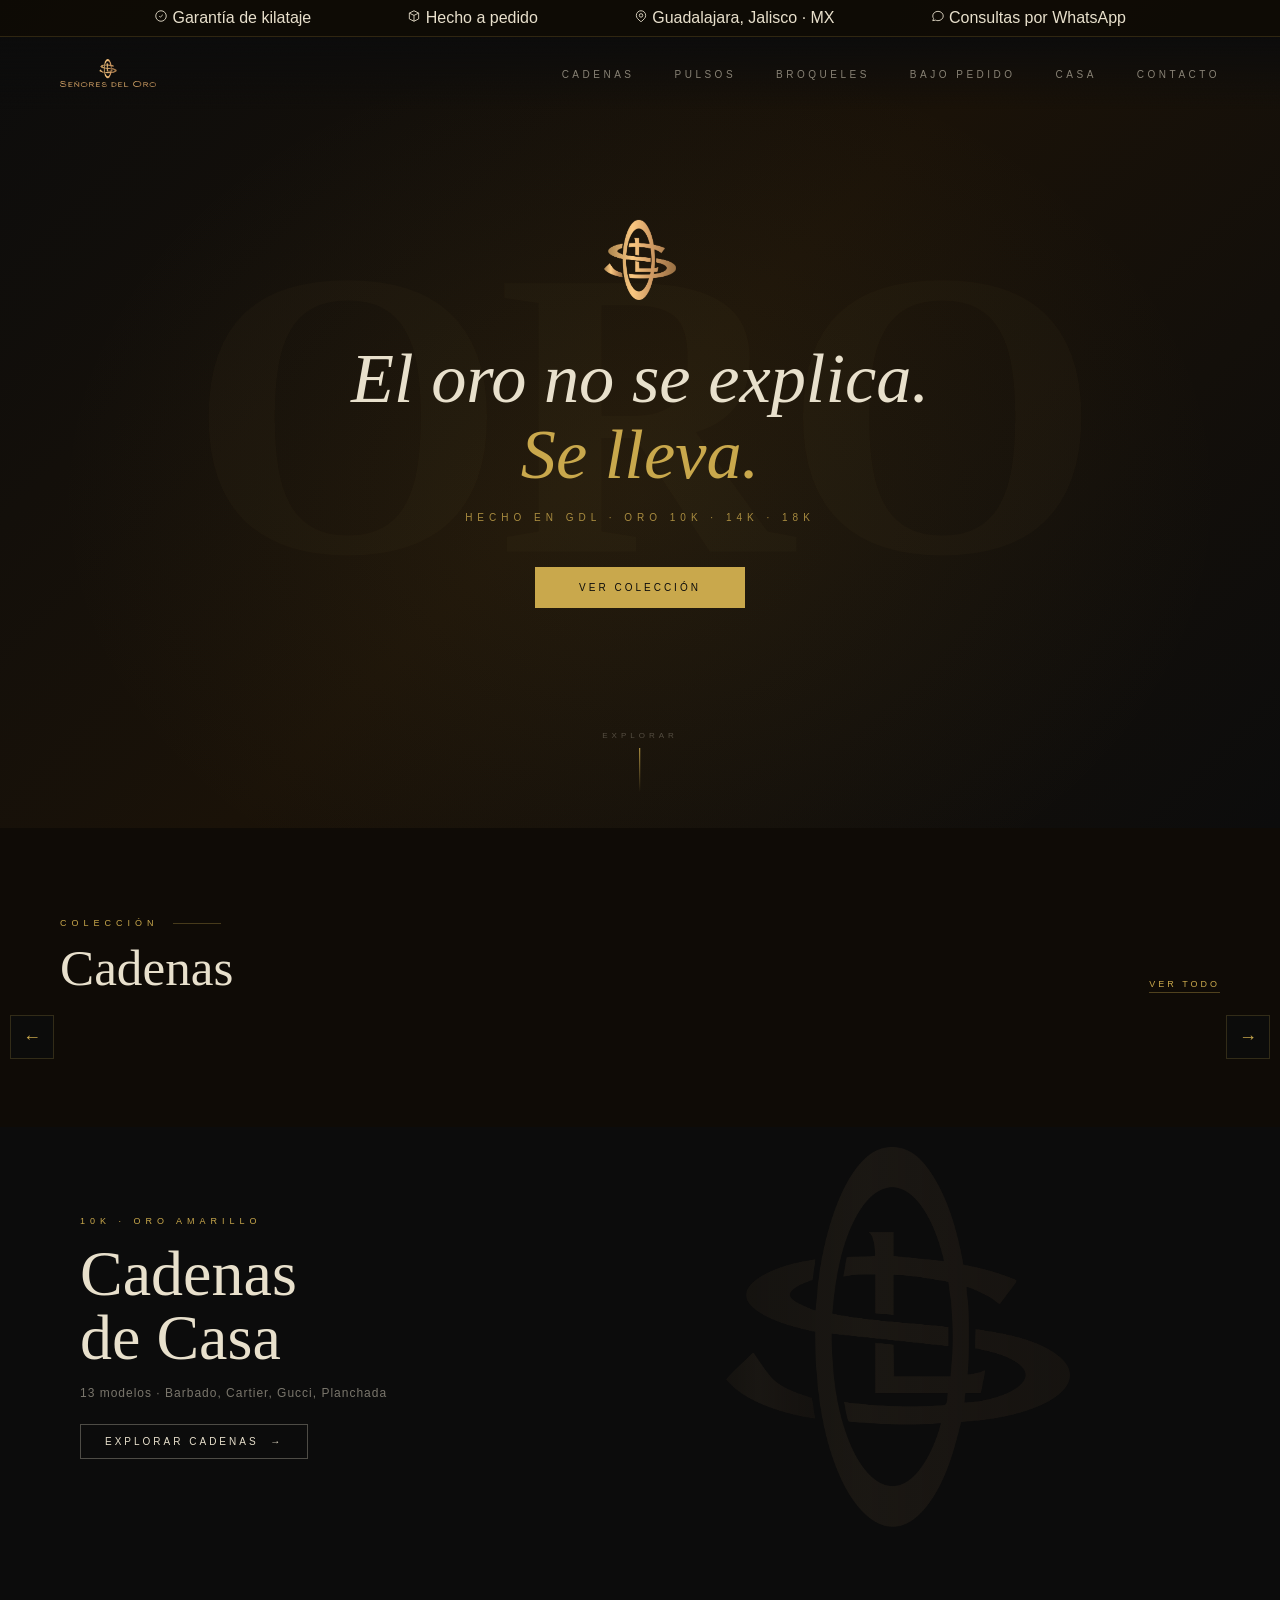
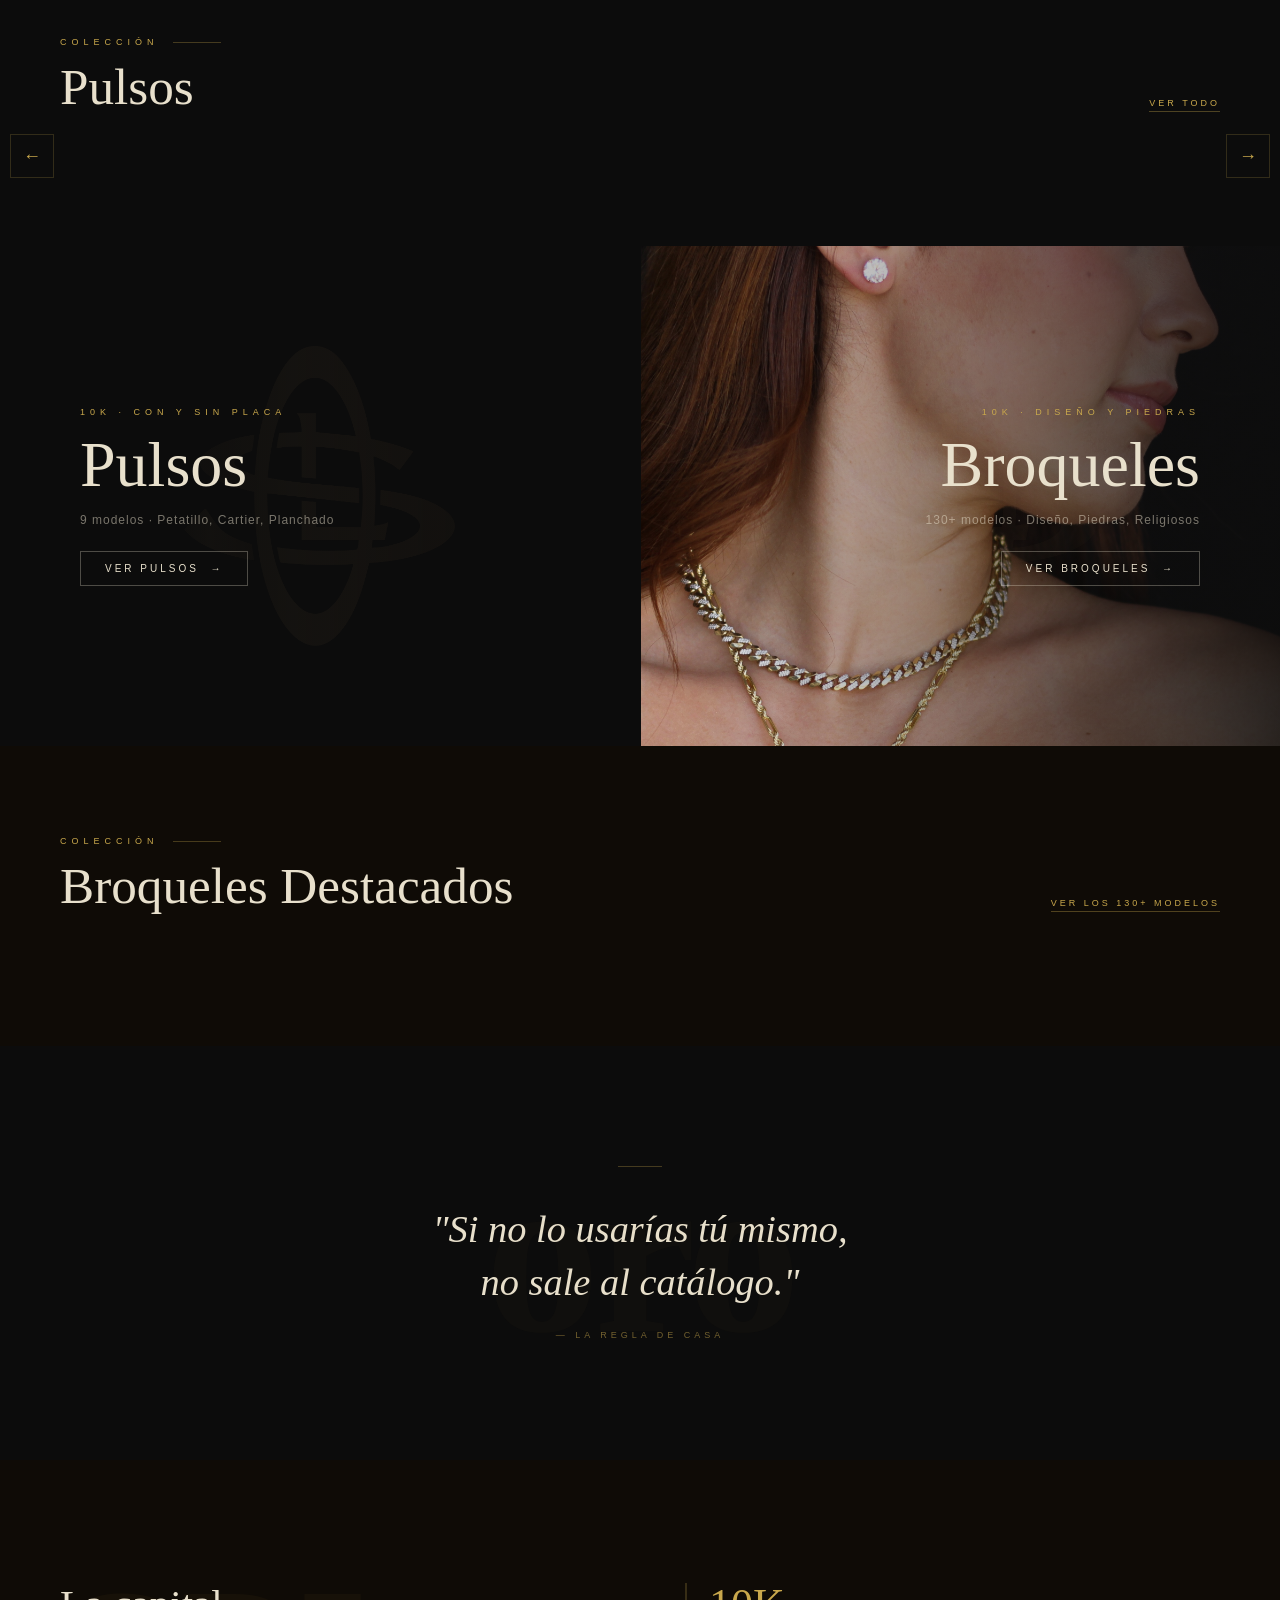
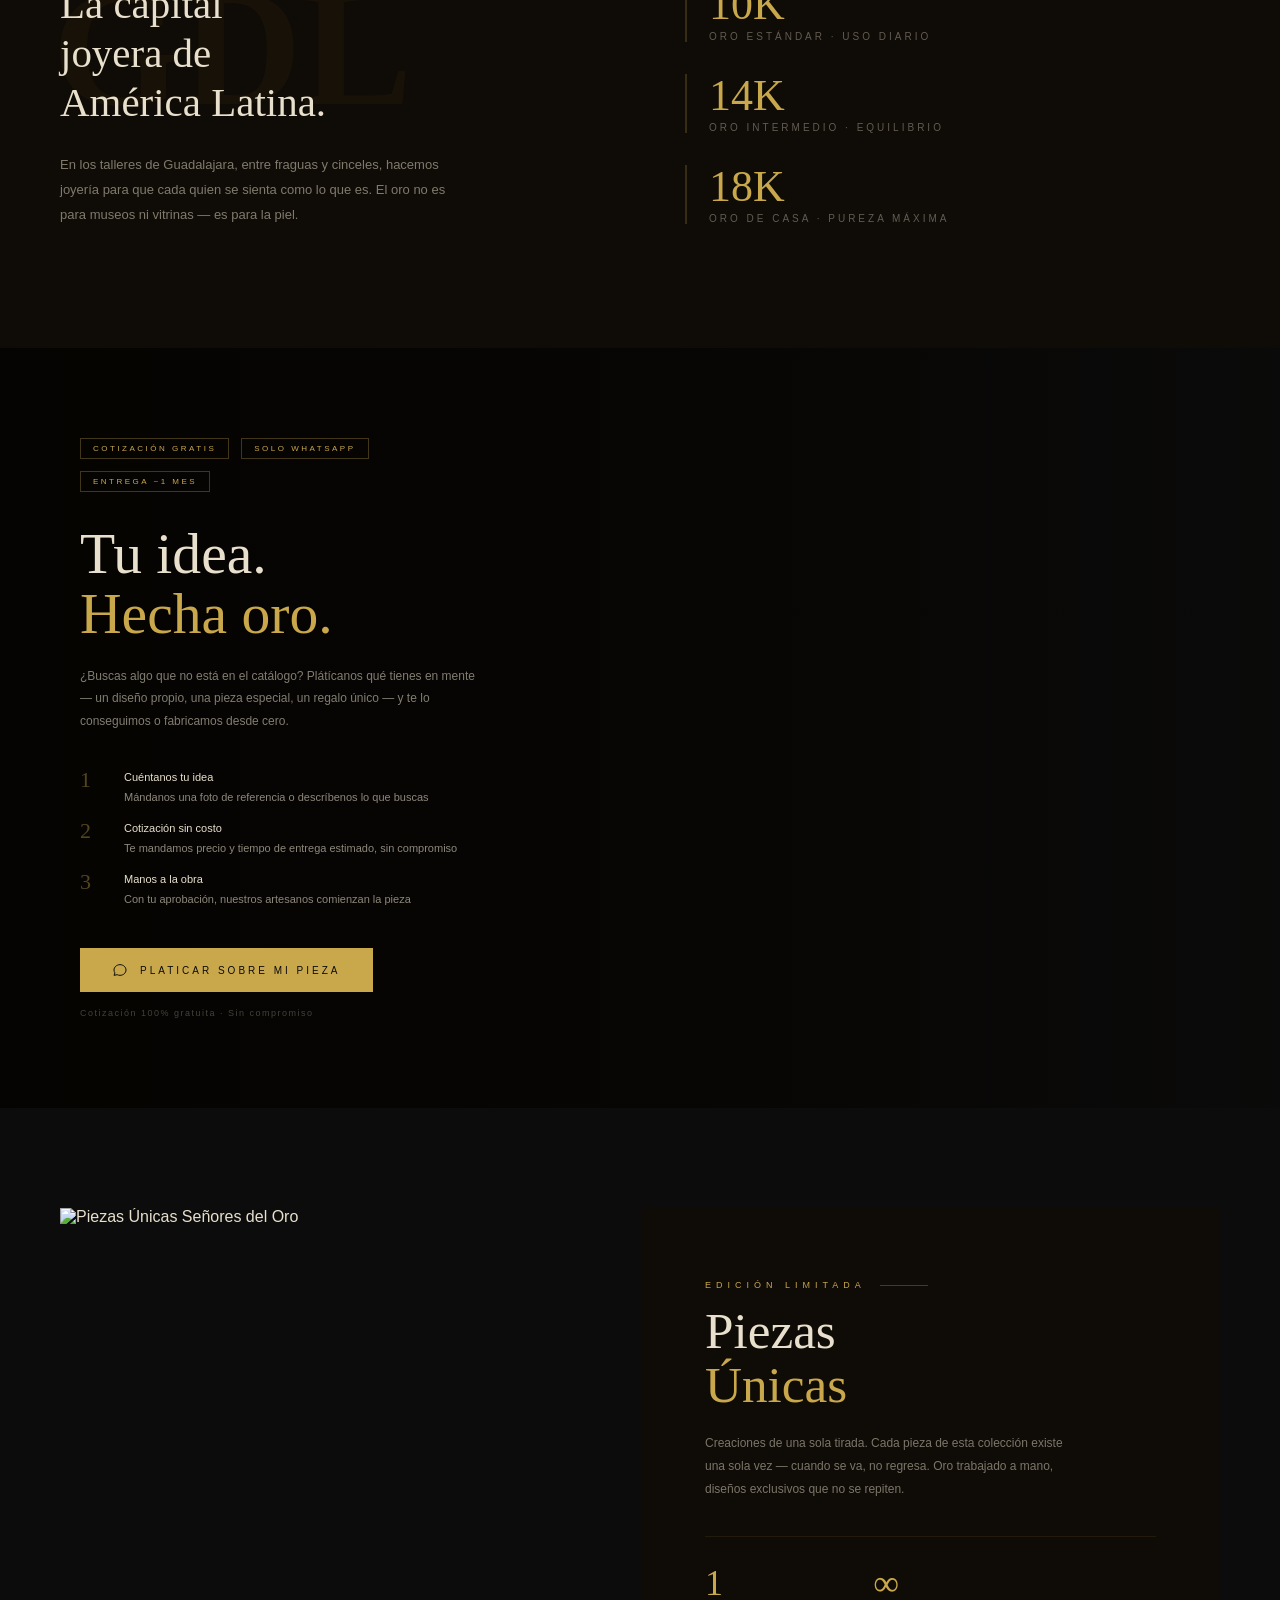
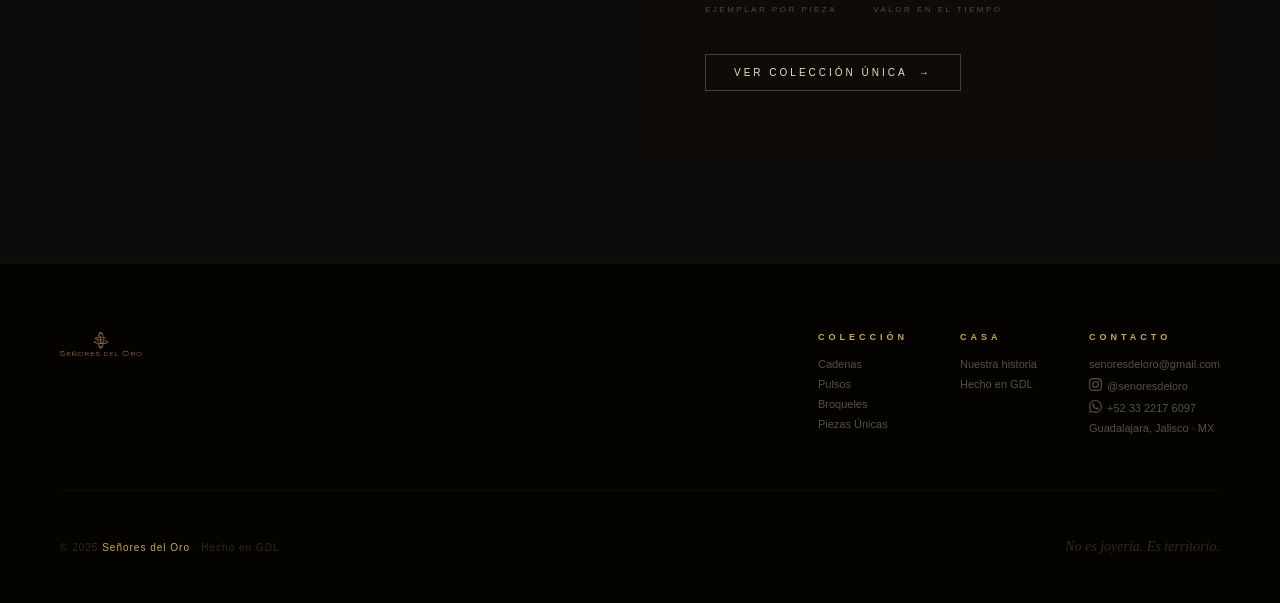
==== index.html @ 36d377ae "Admin: keep page/filter/sort after save; drop "1 semana" delivery claim - loadCatalog(preserveView):" ====
<!DOCTYPE html>
<html lang="es">
<head>
<meta charset="UTF-8">
<meta name="viewport" content="width=device-width, initial-scale=1.0">
<title>Señores del Oro — Joyería · GDL</title>
<meta name="description" content="Joyería de oro 10K, 14K y 18K hecha a pedido en Guadalajara. Cadenas, pulsos y broqueles con garantía de kilataje.">
<meta property="og:type" content="website">
<meta property="og:title" content="Señores del Oro — Joyería · GDL">
<meta property="og:description" content="Joyería de oro hecha a pedido en Guadalajara. Garantía de kilataje.">
<meta property="og:image" content="https://senoresdeloro.com/assets/SEN_ORES_DEL_ORO_NEGRO_CON_DORADO.png">
<meta property="og:url" content="https://senoresdeloro.com/">
<meta name="twitter:card" content="summary_large_image">
<link rel="canonical" href="https://senoresdeloro.com/">
<link rel="stylesheet" href="assets/style.css">
<link rel="apple-touch-icon" href="assets/favicon.png">
<link rel="icon" type="image/png" href="assets/favicon.png">
<style>
/* ── TOP BAR: estilos en style.css ── */

/* ── HERO ── */
.hero {
  height: 92vh; min-height: 600px; position: relative;
  display: flex; align-items: center; justify-content: center;
  overflow: hidden; text-align: center;
}
.hero-bg {
  position: absolute; inset: 0;
  background: linear-gradient(135deg, #0c0c0c 0%, #1a1208 50%, #0c0c0c 100%);
}
.hero-bg::after {
  content: '';
  position: absolute; inset: 0;
  background: radial-gradient(ellipse at 50% 60%, rgba(201,168,76,.07) 0%, transparent 65%);
}
.hero-bg-word {
  position: absolute; font-family:'Cormorant Garamond',serif;
  font-size: clamp(200px,32vw,460px); font-weight: 600;
  color: rgba(201,168,76,.025); letter-spacing: -10px;
  pointer-events: none; user-select: none;
  top: 50%; left: 50%; transform: translate(-50%,-50%); white-space: nowrap;
}
.hero-content { position: relative; z-index: 2; padding: 0 20px; }
.hero-icon {
  width: 80px; height: 80px; object-fit: contain; margin-bottom: 36px;
  opacity: 0; animation: fadeUp 1.4s ease forwards .3s;
}
.hero-title {
  font-family:'Cormorant Garamond',serif; font-style: italic;
  font-size: clamp(40px,5.5vw,76px); font-weight: 300;
  color: var(--champagne); line-height: 1.08; max-width: 680px;
  opacity: 0; animation: fadeUp 1.2s ease forwards .6s;
}
.hero-title em { color: var(--oro); font-style: inherit; }
.hero-sub {
  margin-top: 20px; font-size: 10px; letter-spacing: 5px;
  text-transform: uppercase; color: rgba(201,168,76,.8);
  opacity: 0; animation: fadeUp 1s ease forwards .9s;
}
.hero-cta {
  margin-top: 44px; display: inline-block;
  background: var(--oro); color: var(--negro);
  font-size: 10px; letter-spacing: 3px; text-transform: uppercase;
  padding: 15px 44px; font-family:'Montserrat',sans-serif; font-weight: 500;
  text-decoration: none; transition: all .3s;
  opacity: 0; animation: fadeUp 1s ease forwards 1.1s;
}
.hero-cta:hover { background: var(--champagne); transform: translateY(-1px); }
.hero-scroll {
  position: absolute; bottom: 36px; left: 50%; transform: translateX(-50%);
  display: flex; flex-direction: column; align-items: center; gap: 8px;
}
.hero-scroll span { font-size: 8px; letter-spacing: 4px; text-transform: uppercase; color: rgba(232,224,204,.28); }
.scroll-line { width: 1px; height: 44px; background: linear-gradient(to bottom, var(--oro), transparent); animation: grow 2.2s ease-in-out infinite; }

/* ── FEATURED CAROUSEL ── */
.featured {
  padding: 90px 0 90px;
  background: var(--carbon2);
}
.featured-header {
  padding: 0 60px;
  display: flex; align-items: flex-end; justify-content: space-between;
  margin-bottom: 44px;
}
.featured-header h2 {
  font-family:'Cormorant Garamond',serif; font-size: clamp(32px,4vw,52px);
  font-weight: 300; color: var(--champagne); line-height: 1;
}
.ver-todo {
  font-size: 9px; letter-spacing: 3px; text-transform: uppercase;
  color: var(--oro); text-decoration: none;
  border-bottom: 1px solid rgba(201,168,76,.35); padding-bottom: 3px;
  transition: opacity .3s; white-space: nowrap;
}
.ver-todo:hover { opacity: .7; }
.carousel-wrap { position: relative; }
.carousel {
  display: flex; gap: 2px; overflow-x: auto; scroll-snap-type: x mandatory;
  scrollbar-width: none; padding: 0 60px;
  cursor: grab;
}
.carousel::-webkit-scrollbar { display: none; }
.carousel:active { cursor: grabbing; }
.carousel-arrow {
  position: absolute; top: 50%; transform: translateY(-50%);
  width: 44px; height: 44px; background: rgba(12,12,12,.85);
  border: 1px solid rgba(201,168,76,.2); color: var(--oro);
  display: flex; align-items: center; justify-content: center;
  cursor: pointer; z-index: 5; transition: all .3s; font-size: 18px;
  user-select: none;
}
.carousel-arrow:hover { background: var(--oro); color: var(--negro); }
.carousel-arrow.prev { left: 10px; }
.carousel-arrow.next { right: 10px; }
.carousel-card {
  flex: 0 0 280px; scroll-snap-align: start;
  background: var(--carbon); cursor: pointer; overflow: hidden;
  display: flex; flex-direction: column; transition: transform .4s;
}
.carousel-card:hover { transform: translateY(-3px); }
.carousel-card:hover .card-ov { opacity: 1; }
.carousel-card:hover .cimg-2 { opacity: 1; }
.cimg-wrap {
  aspect-ratio: 1/1; background: #1c1409; position: relative; overflow: hidden;
}
.cimg-1, .cimg-2 {
  position: absolute; inset: 0; width: 100%; height: 100%; object-fit: cover;
  transition: opacity .5s;
}
.cimg-2 { opacity: 0; }
.cimg-ph {
  width: 100%; height: 100%; display: flex; align-items: center; justify-content: center;
}
.cimg-ph::before {
  content: ''; position: absolute; inset: 0;
  background: radial-gradient(ellipse at center, rgba(201,168,76,.05) 0%, transparent 65%);
}
.cimg-ph img { width: 30px; opacity: .15; position: relative; z-index: 1; }
.card-ov {
  position: absolute; inset: 0; background: rgba(12,12,12,.4);
  display: flex; align-items: center; justify-content: center;
  opacity: 0; transition: opacity .35s; z-index: 3;
}
.card-ov span {
  font-size: 9px; letter-spacing: 3px; text-transform: uppercase;
  color: var(--champagne); border: 1px solid rgba(232,224,204,.45); padding: 9px 18px;
}
.kilate {
  position: absolute; top: 12px; left: 12px; font-size: 8px;
  letter-spacing: 2.5px; color: var(--oro); background: rgba(12,12,12,.75);
  padding: 4px 8px; border: 1px solid rgba(201,168,76,.2); z-index: 2;
}
.cinfo { padding: 16px 18px; border-top: 1px solid rgba(201,168,76,.07); }
.cinfo-nombre {
  font-family:'Cormorant Garamond',serif; font-size: 17px; font-weight: 300;
  color: var(--champagne); margin-bottom: 4px;
  white-space: nowrap; overflow: hidden; text-overflow: ellipsis;
}
.cinfo-precio { font-size: 11px; color: var(--oro); }
.cinfo-precio.na { color: rgba(232,224,204,.25); font-style: italic; font-size: 10px; }

/* ── CATEGORY BANNERS ── */
.cat-banners { display: flex; flex-direction: column; gap: 2px; }
.cat-banner {
  position: relative; height: 420px; overflow: hidden;
  display: flex; align-items: center;
  cursor: pointer; text-decoration: none;
}
.cat-banner-bg {
  position: absolute; inset: 0;
  background-size: cover; background-position: center;
  transition: transform .7s cubic-bezier(.16,1,.3,1);
}
.cat-banner:hover .cat-banner-bg { transform: scale(1.03); }
.cat-banner-overlay {
  position: absolute; inset: 0;
  background: linear-gradient(to right, rgba(12,12,12,.85) 0%, rgba(12,12,12,.3) 60%, transparent 100%);
}
.cat-banner.right .cat-banner-overlay {
  background: linear-gradient(to left, rgba(12,12,12,.85) 0%, rgba(12,12,12,.3) 60%, transparent 100%);
}
.cat-banner-content {
  position: relative; z-index: 2; padding: 0 80px;
  display: flex; flex-direction: column; gap: 16px;
}
.cat-banner.right .cat-banner-content { margin-left: auto; text-align: right; }
.cat-banner-label { font-size: 9px; letter-spacing: 5px; text-transform: uppercase; color: var(--oro); }
.cat-banner-title {
  font-family:'Cormorant Garamond',serif; font-size: clamp(42px,5vw,72px);
  font-weight: 300; color: var(--champagne); line-height: 1;
}
.cat-banner-sub { font-size: 12px; color: rgba(232,224,204,.5); letter-spacing: 1px; }
.cat-banner-btn {
  display: inline-flex; align-items: center; gap: 10px;
  font-size: 10px; letter-spacing: 3px; text-transform: uppercase;
  color: var(--champagne); border: 1px solid rgba(232,224,204,.3);
  padding: 11px 24px; width: fit-content; transition: all .3s; margin-top: 8px;
}
.cat-banner:hover .cat-banner-btn { background: var(--oro); color: var(--negro); border-color: var(--oro); }
.cat-banner.right .cat-banner-btn { margin-left: auto; }

/* double banners side by side */
.cat-banners-row { display: grid; grid-template-columns: 1fr 1fr; gap: 2px; }
.cat-banners-row .cat-banner { height: 500px; }

/* ── FILOSOFIA ── */
.filosofia { padding: 120px 60px; text-align: center; position: relative; overflow: hidden; }
.fil-bg {
  position: absolute; top: 50%; left: 50%; transform: translate(-50%,-50%);
  font-family:'Cormorant Garamond',serif; font-size: clamp(120px,18vw,280px);
  font-weight: 600; color: rgba(201,168,76,.025); pointer-events: none; white-space: nowrap; letter-spacing: -6px;
}
.fil-line { width: 44px; height: 1px; background: var(--oro); opacity: .3; margin: 0 auto 36px; }
.fil-q {
  font-family:'Cormorant Garamond',serif; font-style: italic;
  font-size: clamp(22px,3vw,42px); font-weight: 300;
  color: var(--champagne); line-height: 1.4; max-width: 680px; margin: 0 auto 20px;
}
.fil-attr { font-size: 9px; letter-spacing: 4px; text-transform: uppercase; color: rgba(201,168,76,.55); }

/* ── BROQUELES GRID ── */
.brq-section { padding: 90px 60px; background: var(--carbon2); }
.brq-header {
  display: flex; align-items: flex-end; justify-content: space-between; margin-bottom: 44px;
}
.brq-grid {
  display: grid; grid-template-columns: repeat(5,1fr); gap: 2px;
}

/* ── ORIGEN ── */
.origen {
  padding: 120px 60px;
  display: grid; grid-template-columns: 1fr 1fr; gap: 90px; align-items: center;
}
.origen-left { position: relative; }
.origen-gdl {
  position: absolute; font-family:'Cormorant Garamond',serif;
  font-size: clamp(80px,13vw,190px); font-weight: 600;
  color: rgba(201,168,76,.045); line-height: 1; top: -15px; left: -8px;
  pointer-events: none; user-select: none;
}
.origen-titulo {
  font-family:'Cormorant Garamond',serif; font-size: clamp(32px,3.2vw,48px);
  font-weight: 300; color: var(--champagne); line-height: 1.2;
  margin-bottom: 24px; position: relative; z-index: 1;
}
.origen-txt {
  font-size: 13px; line-height: 1.95; color: rgba(232,224,204,.52);
  position: relative; z-index: 1; max-width: 390px;
}
.stats { display: flex; flex-direction: column; gap: 32px; }
.stat { border-left: 2px solid rgba(201,168,76,.22); padding-left: 22px; }
.stat-n { font-family:'Cormorant Garamond',serif; font-size: 44px; font-weight: 300; color: var(--oro); line-height: 1; margin-bottom: 4px; }
.stat-l { font-size: 10px; letter-spacing: 3px; text-transform: uppercase; color: rgba(232,224,204,.38); }
</style>
</head>
<body>


<div id="site-header"></div>

<!-- HERO -->
<section class="hero">
  <div class="hero-bg"><div class="hero-bg-word">ORO</div></div>
  <div class="hero-content">
    <img src="assets/SEN_ORES_DEL_ORO_LOGO_UNICO_DORADO.png" class="hero-icon" alt="">
    <h1 class="hero-title">El oro no se explica.<br><em>Se lleva.</em></h1>
    <p class="hero-sub">Hecho en GDL · Oro 10K · 14K · 18K</p>
    <a href="coleccion.html" class="hero-cta">Ver Colección</a>
  </div>
  <div class="hero-scroll"><span>Explorar</span><div class="scroll-line"></div></div>
</section>

<!-- CADENAS CAROUSEL -->
<section class="featured">
  <div class="featured-header">
    <div>
      <div class="sec-label">Colección</div>
      <h2>Cadenas</h2>
    </div>
    <a href="coleccion.html?cat=cadenas" class="ver-todo">Ver todo</a>
  </div>
  <div class="carousel-wrap">
    <div class="carousel-arrow prev" id="cadPrev">&#8592;</div>
    <div class="carousel" id="cadCarousel"></div>
    <div class="carousel-arrow next" id="cadNext">&#8594;</div>
  </div>
</section>

<!-- BANNER CADENAS -->
<div class="cat-banners">
  <a href="coleccion.html?cat=cadenas" class="cat-banner">
    <div class="cat-banner-bg" style="background: url('https://drive.google.com/thumbnail?id=1OoQqO9--zhYpiQohpKWipyNfZhgW_Qr8&sz=w1200') center/cover no-repeat;">
      <div style="position:absolute;inset:0;display:flex;align-items:center;justify-content:flex-end;padding-right:15%;opacity:.08;">
        <img src="assets/SEN_ORES_DEL_ORO_LOGO_UNICO_DORADO.png" style="width:380px;height:380px;object-fit:contain;">
      </div>
    </div>
    <div class="cat-banner-overlay"></div>
    <div class="cat-banner-content">
      <span class="cat-banner-label">10K · Oro Amarillo</span>
      <div class="cat-banner-title">Cadenas<br>de Casa</div>
      <div class="cat-banner-sub">13 modelos · Barbado, Cartier, Gucci, Planchada</div>
      <div class="cat-banner-btn">Explorar cadenas &nbsp;→</div>
    </div>
  </a>
</div>

<!-- PULSOS CAROUSEL -->
<section class="featured" style="background:var(--negro)">
  <div class="featured-header">
    <div>
      <div class="sec-label">Colección</div>
      <h2>Pulsos</h2>
    </div>
    <a href="coleccion.html?cat=pulsos" class="ver-todo">Ver todo</a>
  </div>
  <div class="carousel-wrap">
    <div class="carousel-arrow prev" id="pulPrev">&#8592;</div>
    <div class="carousel" id="pulCarousel"></div>
    <div class="carousel-arrow next" id="pulNext">&#8594;</div>
  </div>
</section>

<!-- DOUBLE BANNER PULSOS + BROQUELES -->
<div class="cat-banners-row">
  <a href="coleccion.html?cat=pulsos" class="cat-banner">
    <div class="cat-banner-bg" style="background: url('https://drive.google.com/thumbnail?id=1lrBe3GWRcPTEYcwARWvyJSPGjO3EywSA&sz=w1200') center/cover no-repeat;">
      <div style="position:absolute;inset:0;display:flex;align-items:center;justify-content:center;opacity:.06;">
        <img src="assets/SEN_ORES_DEL_ORO_LOGO_UNICO_DORADO.png" style="width:300px;height:300px;object-fit:contain;">
      </div>
    </div>
    <div class="cat-banner-overlay"></div>
    <div class="cat-banner-content">
      <span class="cat-banner-label">10K · Con y sin placa</span>
      <div class="cat-banner-title">Pulsos</div>
      <div class="cat-banner-sub">9 modelos · Petatillo, Cartier, Planchado</div>
      <div class="cat-banner-btn">Ver pulsos &nbsp;→</div>
    </div>
  </a>
  <a href="coleccion.html?cat=broqueles" class="cat-banner right">
    <div class="cat-banner-bg" style="background-image: url('assets/IMG_6137.jpg');">
      <div style="position:absolute;inset:0;display:flex;align-items:center;justify-content:center;opacity:.06;">
        <img src="assets/SEN_ORES_DEL_ORO_LOGO_UNICO_DORADO.png" style="width:300px;height:300px;object-fit:contain;">
      </div>
    </div>
    <div class="cat-banner-overlay" style="background:linear-gradient(to left,rgba(12,12,12,.85) 0%,rgba(12,12,12,.3) 60%,transparent 100%)"></div>
    <div class="cat-banner-content">
      <span class="cat-banner-label">10K · Diseño y Piedras</span>
      <div class="cat-banner-title">Broqueles</div>
      <div class="cat-banner-sub">130+ modelos · Diseño, Piedras, Religiosos</div>
      <div class="cat-banner-btn">Ver broqueles &nbsp;→</div>
    </div>
  </a>
</div>

<!-- BROQUELES GRID -->
<section class="brq-section">
  <div class="brq-header">
    <div>
      <div class="sec-label">Colección</div>
      <h2 style="font-family:'Cormorant Garamond',serif;font-size:clamp(32px,4vw,52px);font-weight:300;color:var(--champagne);line-height:1;">Broqueles Destacados</h2>
    </div>
    <a href="coleccion.html?cat=broqueles" class="ver-todo">Ver los 130+ modelos</a>
  </div>
  <div class="brq-grid" id="brqGrid"></div>
</section>

<!-- FILOSOFIA -->
<section class="filosofia">
  <div class="fil-bg">oro</div>
  <div class="fil-line"></div>
  <p class="fil-q">"Si no lo usarías tú mismo,<br>no sale al catálogo."</p>
  <p class="fil-attr">— La regla de Casa</p>
</section>

<!-- ORIGEN -->
<section class="origen" id="origen" style="background:var(--carbon2)">
  <div class="origen-left">
    <div class="origen-gdl">GDL</div>
    <h2 class="origen-titulo">La capital<br>joyera de<br>América Latina.</h2>
    <p class="origen-txt">En los talleres de Guadalajara, entre fraguas y cinceles, hacemos joyería para que cada quien se sienta como lo que es. El oro no es para museos ni vitrinas — es para la piel.</p>
  </div>
  <div class="stats">
    <div class="stat"><div class="stat-n">10K</div><div class="stat-l">Oro estándar · uso diario</div></div>
    <div class="stat"><div class="stat-n">14K</div><div class="stat-l">Oro intermedio · equilibrio</div></div>
    <div class="stat"><div class="stat-n">18K</div><div class="stat-l">Oro de casa · pureza máxima</div></div>
  </div>
</section>


<!-- BAJO PEDIDO -->
<section class="pedido-section" id="pedido">
  <div class="pedido-bg" style="background-image:url('https://drive.google.com/thumbnail?id=1Y6Sx2wexiiCxrTBeaQ4GSGm26DvddYiV&sz=w1400')"></div>
  <div class="pedido-overlay"></div>
  <div class="pedido-content">
    <div class="pedido-badges">
      <span class="pedido-badge">Cotización gratis</span>
      <span class="pedido-badge">Solo WhatsApp</span>
      <span class="pedido-badge">Entrega ~1 mes</span>
    </div>
    <h2 class="pedido-title">Tu idea.<br><em>Hecha oro.</em></h2>
    <p class="pedido-sub">¿Buscas algo que no está en el catálogo? Plátícanos qué tienes en mente — un diseño propio, una pieza especial, un regalo único — y te lo conseguimos o fabricamos desde cero.</p>
    <div class="pedido-pasos">
      <div class="pedido-paso">
        <span class="paso-num">1</span>
        <div class="paso-txt"><strong>Cuéntanos tu idea</strong>Mándanos una foto de referencia o descríbenos lo que buscas</div>
      </div>
      <div class="pedido-paso">
        <span class="paso-num">2</span>
        <div class="paso-txt"><strong>Cotización sin costo</strong>Te mandamos precio y tiempo de entrega estimado, sin compromiso</div>
      </div>
      <div class="pedido-paso">
        <span class="paso-num">3</span>
        <div class="paso-txt"><strong>Manos a la obra</strong>Con tu aprobación, nuestros artesanos comienzan la pieza</div>
      </div>
    </div>
    <a href="encargo.html" class="pedido-cta">
      <svg width="16" height="16" fill="none" stroke="currentColor" stroke-width="1.5" viewBox="0 0 24 24"><path d="M8 12h.01M12 12h.01M16 12h.01M21 12c0 4.418-4.03 8-9 8a9.863 9.863 0 01-4.255-.949L3 20l1.395-3.72C3.512 15.042 3 13.574 3 12c0-4.418 4.03-8 9-8s9 3.582 9 8z"/></svg>
      Platicar sobre mi pieza
    </a>
    <p class="pedido-nota">Cotización 100% gratuita · Sin compromiso</p>
  </div>
</section>

<!-- PIEZAS ÚNICAS -->
<section class="unicas-section" id="unicas">
  <div class="unicas-inner">
    <div class="unicas-img">
      <img src="https://drive.google.com/thumbnail?id=1WpPlX7rL4zkq3QjPI7oUiOumpsy6ty5m&sz=w900" alt="Piezas Únicas Señores del Oro">
    </div>
    <div class="unicas-content">
      <div class="sec-label">Edición Limitada</div>
      <h2 class="unicas-title">Piezas<br><em>Únicas</em></h2>
      <p class="unicas-sub">Creaciones de una sola tirada. Cada pieza de esta colección existe una sola vez — cuando se va, no regresa. Oro trabajado a mano, diseños exclusivos que no se repiten.</p>
      <div class="unicas-stat-row">
        <div>
          <div class="unicas-stat-n">1</div>
          <div class="unicas-stat-l">Ejemplar por pieza</div>
        </div>
        <div>
          <div class="unicas-stat-n">∞</div>
          <div class="unicas-stat-l">Valor en el tiempo</div>
        </div>
      </div>
      <a href="coleccion.html?cat=unicas" class="unicas-cta">
        Ver colección única &nbsp;→
      </a>
    </div>
  </div>
</section>


<div id="site-footer"></div>

<script src="https://unpkg.com/@supabase/supabase-js@2/dist/umd/supabase.js"></script>
<script src="assets/config.js"></script>
<script src="assets/db.js"></script>
<script src="assets/partials.js"></script>
<script>
mountLayout({ navVariant: 'default' });

const PHICON = 'assets/SEN_ORES_DEL_ORO_LOGO_UNICO_DORADO.png';

function buildCarouselCard(item) {
  const precio = formatPrecio(item.precio);
  const d = document.createElement('div');
  d.className = 'carousel-card';
  d.innerHTML = `
    <div class="cimg-wrap">
      ${item.foto
        ? `<img src="${item.foto}" class="cimg-1" alt="${item.nombre}" loading="lazy"><img src="${item.foto}" class="cimg-2" alt="" loading="lazy">`
        : `<div class="cimg-ph"><img src="${PHICON}" alt=""></div>`}
      ${item.kilate ? `<span class="kilate">${item.kilate}</span>` : ''}
      ${item.destacado ? `<span class="badge-destacado">Destacada</span>` : ''}
      <div class="card-ov"><span>Ver pieza</span></div>
    </div>
    <div class="cinfo">
      <div class="cinfo-nombre">${item.nombre}</div>
      <div class="cinfo-precio ${precio?'':'na'}">${precioDisplay(item)}</div>
    </div>`;
  d.onclick = () => location.href = `producto.html?sku=${item.sku}`;
  return d;
}

function buildCard(item) {
  const precio = formatPrecio(item.precio);
  const d = document.createElement('div');
  d.className = 'carousel-card';
  d.style.flex = 'none';
  d.innerHTML = `
    <div class="cimg-wrap">
      ${item.foto
        ? `<img src="${item.foto}" class="cimg-1" alt="${item.nombre}" loading="lazy">`
        : `<div class="cimg-ph"><img src="${PHICON}" alt=""></div>`}
      ${item.kilate ? `<span class="kilate">${item.kilate}</span>` : ''}
      ${item.destacado ? `<span class="badge-destacado">Destacada</span>` : ''}
      <div class="card-ov"><span>Ver pieza</span></div>
    </div>
    <div class="cinfo">
      <div class="cinfo-nombre">${item.nombre}</div>
      <div class="cinfo-precio ${precio?'':'na'}">${precioDisplay(item)}</div>
    </div>`;
  d.onclick = () => location.href = `producto.html?sku=${item.sku}`;
  return d;
}

function setupArrows(prevId, nextId, carouselId) {
  const c = document.getElementById(carouselId);
  document.getElementById(prevId).onclick = () => c.scrollBy({left:-300,behavior:'smooth'});
  document.getElementById(nextId).onclick = () => c.scrollBy({left:300,behavior:'smooth'});
  let isDown=false,startX,scrollLeft;
  c.addEventListener('mousedown',e=>{isDown=true;startX=e.pageX-c.offsetLeft;scrollLeft=c.scrollLeft;});
  c.addEventListener('mouseleave',()=>isDown=false);
  c.addEventListener('mouseup',()=>isDown=false);
  c.addEventListener('mousemove',e=>{if(!isDown)return;e.preventDefault();const x=e.pageX-c.offsetLeft;c.scrollLeft=scrollLeft-(x-startX)*1.5;});
}

(async function init() {
  const CATALOG = await fetchCatalog();

  const cadC = document.getElementById('cadCarousel');
  (CATALOG.cadenas || []).forEach(i => cadC.appendChild(buildCarouselCard(i)));

  const pulC = document.getElementById('pulCarousel');
  (CATALOG.pulsos || []).forEach(i => pulC.appendChild(buildCarouselCard(i)));

  const brqG = document.getElementById('brqGrid');
  (CATALOG.broqueles || []).slice(0, 10).forEach(i => brqG.appendChild(buildCard(i)));

  setupArrows('cadPrev', 'cadNext', 'cadCarousel');
  setupArrows('pulPrev', 'pulNext', 'pulCarousel');
})();
</script>
</body>
</html>
---- assets/style.css ----
/* ═══════════════════════════════════════
   SEÑORES DEL ORO — stylesheet
   ═══════════════════════════════════════ */

:root {
  --negro:    #0C0C0C;
  --oro:      #C9A84C;
  --champagne:#E8E0CC;
  --hueso:    #F7F5F0;
  --carbon:   #1a1510;
  --carbon2:  #0f0b06;
}

*, *::before, *::after { box-sizing: border-box; margin: 0; padding: 0; }
html { scroll-behavior: smooth; }
body {
  background: var(--negro);
  color: var(--champagne);
  font-family: 'Montserrat', sans-serif;
  font-weight: 300;
  overflow-x: hidden;
}

/* ── TIPOGRAFÍA ── */
@import url('https://fonts.googleapis.com/css2?family=Cormorant+Garamond:ital,wght@0,300;0,400;0,600;1,300;1,400;1,600&family=Montserrat:wght@300;400;500&display=swap');

/* ── NAV ── */
nav {
  position: fixed; top: 0; left: 0; right: 0; z-index: 100;
  padding: 22px 60px;
  display: flex; align-items: center; justify-content: space-between;
  background: linear-gradient(to bottom, rgba(12,12,12,.97), transparent);
  transition: all .4s;
}
nav.scrolled {
  background: rgba(12,12,12,.98);
  padding: 14px 60px;
  border-bottom: 1px solid rgba(201,168,76,.12);
}
.nav-logo { height: 28px; display: block; }
.nav-links { display: flex; gap: 40px; list-style: none; }
.nav-links a {
  color: var(--champagne); text-decoration: none;
  font-size: 10px; letter-spacing: 3.5px; text-transform: uppercase;
  opacity: .55; transition: all .3s;
}
.nav-links a:hover, .nav-links a.active { opacity: 1; color: var(--oro); }

/* ── MOBILE NAV (hamburger) ── */
.nav-hamburger {
  display: none;
  flex-direction: column;
  justify-content: center;
  gap: 5px;
  width: 32px; height: 32px;
  background: none; border: none; cursor: pointer; padding: 0;
  z-index: 210;
}
.nav-hamburger span {
  width: 22px; height: 1px; background: var(--champagne); display: block; transition: all .3s;
}
.nav-hamburger.open span:nth-child(1) { transform: translateY(6px) rotate(45deg); }
.nav-hamburger.open span:nth-child(2) { opacity: 0; }
.nav-hamburger.open span:nth-child(3) { transform: translateY(-6px) rotate(-45deg); }

.nav-backdrop {
  display: none;
  position: fixed; inset: 0;
  background: rgba(5,3,0,.7);
  z-index: 150;
  opacity: 0; transition: opacity .35s;
}
.nav-backdrop.open { display: block; opacity: 1; }

/* ── FOOTER ── */
footer {
  background: #050300;
  padding: 68px 60px 48px;
  border-top: 1px solid rgba(201,168,76,.07);
}
.ft-top {
  display: flex; align-items: flex-start; justify-content: space-between;
  margin-bottom: 48px; padding-bottom: 48px;
  border-bottom: 1px solid rgba(201,168,76,.06);
}
.ft-logo { height: 24px; opacity: .55; }
.ft-cols { display: flex; gap: 52px; }
.ft-col h4 {
  font-size: 9px; letter-spacing: 4px; text-transform: uppercase;
  color: var(--oro); margin-bottom: 16px;
}
.ft-col a, .ft-col p {
  display: block; font-size: 11px; color: rgba(232,224,204,.35);
  text-decoration: none; margin-bottom: 8px; transition: color .3s;
}
.ft-col a:hover { color: var(--champagne); }
.ft-bot { display: flex; align-items: center; justify-content: space-between; }
.ft-copy { font-size: 10px; color: rgba(232,224,204,.18); letter-spacing: 1px; }
.ft-copy span { color: var(--oro); }
.ft-tag { font-family: 'Cormorant Garamond', serif; font-style: italic; font-size: 14px; color: rgba(232,224,204,.18); }

/* ── UTILS ── */
.sec-label {
  font-size: 9px; letter-spacing: 5px; text-transform: uppercase;
  color: var(--oro); margin-bottom: 14px;
  display: flex; align-items: center; gap: 14px;
}
.sec-label::after { content: ''; height: 1px; width: 48px; background: var(--oro); opacity: .3; }
.sec-title {
  font-family: 'Cormorant Garamond', serif;
  font-size: clamp(38px,5vw,66px); font-weight: 300;
  color: var(--champagne); line-height: 1;
}

/* ── ANIMATIONS ── */
@keyframes fadeUp {
  from { opacity: 0; transform: translateY(26px); }
  to   { opacity: 1; transform: translateY(0); }
}
@keyframes grow {
  0%, 100% { transform: scaleY(0); transform-origin: top; }
  50%       { transform: scaleY(1); transform-origin: top; }
}

/* ── MODAL ── */
.modal {
  position: fixed; inset: 0; background: rgba(5,3,0,.96);
  z-index: 500; display: flex; align-items: center; justify-content: center;
  opacity: 0; pointer-events: none; transition: opacity .4s;
}
.modal.open { opacity: 1; pointer-events: all; }
.modal-box {
  background: var(--carbon2); width: 86vw; max-width: 960px; max-height: 88vh;
  display: grid; grid-template-columns: 1fr 1fr; overflow: hidden;
  transform: translateY(32px); transition: transform .5s cubic-bezier(.16,1,.3,1);
}
.modal.open .modal-box { transform: translateY(0); }
.modal-img {
  background: #1c1409; display: flex; align-items: center; justify-content: center;
  min-height: 420px; position: relative; overflow: hidden;
}
.modal-img img.photo { width:100%;height:100%;object-fit:cover;position:absolute;inset:0; }
.modal-img img.ph { width: 56px; height: 56px; object-fit: contain; opacity: .2; }
.modal-body { padding: 48px 42px; overflow-y: auto; display: flex; flex-direction: column; justify-content: center; }
.m-close {
  position: fixed; top: 20px; right: 28px; font-size: 20px; cursor: pointer;
  color: rgba(232,224,204,.35); transition: color .3s; z-index: 501; background: none; border: none;
}
.m-close:hover { color: var(--champagne); }
.m-kil { font-size: 9px; letter-spacing: 4px; text-transform: uppercase; color: var(--oro); margin-bottom: 14px; }
.m-nombre { font-family:'Cormorant Garamond',serif; font-size: clamp(28px,3vw,44px); font-weight: 300; color: var(--champagne); line-height: 1.05; margin-bottom: 8px; }
.m-sku { font-size: 8px; letter-spacing: 3px; color: rgba(232,224,204,.18); margin-bottom: 20px; }
.m-desc { font-size: 12px; line-height: 1.85; color: rgba(232,224,204,.55); margin-bottom: 28px; max-width: 340px; }
.m-specs { display: grid; grid-template-columns: 1fr 1fr; gap: 12px; border-top: 1px solid rgba(201,168,76,.1); padding-top: 20px; margin-bottom: 28px; }
.m-sl { font-size: 8px; letter-spacing: 3px; text-transform: uppercase; color: rgba(232,224,204,.28); margin-bottom: 2px; }
.m-sv { font-size: 12px; color: var(--champagne); }
.m-precio { font-family:'Cormorant Garamond',serif; font-size: 28px; color: var(--oro); margin-bottom: 22px; }
.m-precio.na { font-size: 12px; font-family:'Montserrat',sans-serif; color: rgba(232,224,204,.3); font-style: italic; }
.m-btn {
  display: inline-block; background: var(--oro); color: var(--negro);
  font-size: 10px; letter-spacing: 3px; text-transform: uppercase;
  padding: 13px 32px; cursor: pointer; border: none;
  font-family:'Montserrat',sans-serif; font-weight: 500; transition: all .3s;
}
.m-btn:hover { background: var(--champagne); transform: translateY(-1px); }

/* ── CARDS ── */
.card { background: var(--carbon); cursor: pointer; overflow: hidden; display: flex; flex-direction: column; }
.card-img {
  aspect-ratio: 1/1; background: #1c1409;
  display: flex; align-items: center; justify-content: center;
  overflow: hidden; position: relative;
}
.card-img img.photo { width:100%;height:100%;object-fit:cover;transition:transform .7s cubic-bezier(.16,1,.3,1); }
.card:hover .photo { transform: scale(1.05); }
.card-ph { display:flex;align-items:center;justify-content:center;width:100%;height:100%; }
.card-ph::before { content:'';position:absolute;inset:0;background:radial-gradient(ellipse at center,rgba(201,168,76,.05) 0%,transparent 65%); }
.card-ph img { width:32px;height:32px;object-fit:contain;opacity:.18;position:relative;z-index:1; }
.card:hover .card-ov { opacity: 1; }
.kilate { position:absolute;top:12px;left:12px;font-size:8px;letter-spacing:2.5px;color:var(--oro);background:rgba(12,12,12,.75);padding:4px 8px;border:1px solid rgba(201,168,76,.2);z-index:2; }
.badge-destacado { position:absolute;top:12px;right:12px;font-size:8px;letter-spacing:2px;color:var(--negro);background:var(--oro);padding:4px 9px;z-index:2;font-weight:500; }
.card-ov { position:absolute;inset:0;background:rgba(12,12,12,.42);display:flex;align-items:center;justify-content:center;opacity:0;transition:opacity .35s;z-index:3; }
.card-ov span { font-size:9px;letter-spacing:3px;text-transform:uppercase;color:var(--champagne);border:1px solid rgba(232,224,204,.45);padding:9px 18px; }
.card-info { padding:16px 18px;border-top:1px solid rgba(201,168,76,.07); }
.card-nombre { font-family:'Cormorant Garamond',serif;font-size:16px;font-weight:300;color:var(--champagne);margin-bottom:3px;white-space:nowrap;overflow:hidden;text-overflow:ellipsis; }
.card-precio { font-size:11px;color:var(--oro);letter-spacing:.5px; }
.card-precio.na { color:rgba(232,224,204,.25);font-style:italic;font-size:10px; }

@media (max-width: 768px) {
  /* Nav */
  nav { padding: 16px 20px; }
  nav.scrolled { padding: 12px 20px; }
  .nav-hamburger { display: flex; }
  .nav-links {
    position: fixed;
    top: 0; right: 0; bottom: 0;
    width: min(78vw, 320px);
    background: rgba(10,8,4,.98);
    border-left: 1px solid rgba(201,168,76,.12);
    flex-direction: column;
    align-items: flex-start;
    justify-content: center;
    gap: 26px;
    padding: 40px;
    transform: translateX(100%);
    transition: transform .4s cubic-bezier(.16,1,.3,1);
    z-index: 200;
  }
  .nav-links.open { transform: translateX(0); }
  .nav-links a { font-size: 12px; letter-spacing: 2px; opacity: .75; }

  /* Topbar */
  .topbar { padding: 8px 16px; gap: 0; justify-content: center; flex-wrap: nowrap; overflow-x: auto; }
  .topbar-item { font-size: 9px; letter-spacing: 1.5px; }
  .topbar-sep { display: none; }

  /* Footer */
  footer { padding: 48px 24px 32px; }
  .ft-top { flex-direction: column; gap: 32px; }
  .ft-cols { flex-direction: column; gap: 28px; }

  /* Cards/grids */
  .cat-grid { grid-template-columns: repeat(2,1fr); }
  .featured-header { padding: 0 20px; }
  .carousel { padding: 0 20px; }
  .catalog-section { padding: 0 20px 60px; }
  .page-hero { padding: 120px 20px 60px; }
}

/* ══════════════════════════════════════
   FIX: TOPBAR FIXED + NAV OFFSET + MÓVIL
   ══════════════════════════════════════ */

/* Topbar siempre arriba, fija */
.topbar {
  position: fixed;
  top: 0; left: 0; right: 0;
  z-index: 200;
  background: rgba(15,11,6,.92);
  border-bottom: 1px solid rgba(201,168,76,.18);
  padding: 9px 60px;
  display: flex; align-items: center; justify-content: center; gap: 48px;
}

/* Nav debajo de la topbar — JS setea --topbar-h */
nav {
  top: var(--topbar-h, 38px);
}

/* Body compensar topbar+nav al inicio */
body { padding-top: 0; }

/* Fix catálogo: cards no demasiado chicas en móvil */
@media (max-width: 768px) {
  /* Topbar scroll horizontal en móvil */
  .topbar {
    padding: 7px 16px;
    gap: 0;
    justify-content: flex-start;
    overflow-x: auto;
    scrollbar-width: none;
  }
  .topbar::-webkit-scrollbar { display: none; }
  .topbar-sep { display: none; }
  .topbar-item { font-size: 8px; letter-spacing: 1.2px; flex-shrink: 0; padding-right: 16px; }

  /* Grids: 2 columnas forzado */
  .cat-grid,
  .cat-grid.cols5,
  .brq-grid,
  .related-grid {
    grid-template-columns: repeat(2, 1fr) !important;
  }

  /* Carousel cards — tamaño más generoso */
  .carousel-card { flex: 0 0 45vw; max-width: 200px; }

  /* Opacidad topbar-item subir */
  .topbar-item { color: rgba(232,224,204,.80); }

  /* Tabs sticky — ajustar al nuevo offset */
  .tabs { top: calc(var(--topbar-h, 38px) + 54px); }

  /* Cat banners en móvil apilados */
  .cat-banners-row { grid-template-columns: 1fr; }
  .cat-banner { height: 240px; }
  .cat-banner-title { font-size: clamp(32px,8vw,48px); }
}

/* ══════════════════════════════════════
   BAJO PEDIDO + PIEZAS ÚNICAS
   ══════════════════════════════════════ */

/* ── BAJO PEDIDO (sección index) ── */
.pedido-section {
  position: relative; overflow: hidden;
  min-height: 580px;
  display: flex; align-items: center;
}
.pedido-bg {
  position: absolute; inset: 0;
  background-size: cover; background-position: center;
  transition: transform .8s cubic-bezier(.16,1,.3,1);
}
.pedido-section:hover .pedido-bg { transform: scale(1.03); }
.pedido-overlay {
  position: absolute; inset: 0;
  background: linear-gradient(to right, rgba(5,3,0,.92) 0%, rgba(5,3,0,.7) 55%, rgba(5,3,0,.2) 100%);
}
.pedido-content {
  position: relative; z-index: 2;
  padding: 90px 80px; max-width: 560px;
}
.pedido-badges {
  display: flex; gap: 12px; flex-wrap: wrap; margin-bottom: 32px;
}
.pedido-badge {
  font-size: 8px; letter-spacing: 2.5px; text-transform: uppercase;
  color: var(--oro); border: 1px solid rgba(201,168,76,.3);
  padding: 5px 12px;
}
.pedido-title {
  font-family: 'Cormorant Garamond', serif;
  font-size: clamp(36px, 4.5vw, 64px); font-weight: 300;
  color: var(--champagne); line-height: 1.05; margin-bottom: 20px;
}
.pedido-title em { color: var(--oro); font-style: inherit; }
.pedido-sub {
  font-size: 12px; line-height: 1.9; color: rgba(232,224,204,.55);
  margin-bottom: 36px; max-width: 420px;
}
.pedido-pasos {
  display: flex; flex-direction: column; gap: 14px; margin-bottom: 40px;
}
.pedido-paso {
  display: flex; align-items: flex-start; gap: 16px;
}
.paso-num {
  font-family: 'Cormorant Garamond', serif; font-size: 22px; font-weight: 300;
  color: rgba(201,168,76,.4); line-height: 1; flex-shrink: 0; width: 28px;
}
.paso-txt { font-size: 11px; color: rgba(232,224,204,.6); line-height: 1.6; }
.paso-txt strong { color: var(--champagne); font-weight: 400; display: block; margin-bottom: 2px; }
.pedido-cta {
  display: inline-flex; align-items: center; gap: 12px;
  background: var(--oro); color: var(--negro);
  font-size: 10px; letter-spacing: 3px; text-transform: uppercase;
  padding: 14px 32px; font-family: 'Montserrat', sans-serif; font-weight: 500;
  text-decoration: none; transition: all .3s;
}
.pedido-cta:hover { background: var(--champagne); transform: translateY(-2px); }
.pedido-nota {
  margin-top: 16px; font-size: 9px; letter-spacing: 1.5px;
  color: rgba(232,224,204,.28);
}

/* ── PIEZAS ÚNICAS (sección index) ── */
.unicas-section {
  padding: 100px 60px;
  background: var(--negro);
}
.unicas-inner {
  display: grid; grid-template-columns: 1fr 1fr; gap: 2px;
  min-height: 480px;
}
.unicas-img {
  position: relative; overflow: hidden; min-height: 480px;
}
.unicas-img img {
  width: 100%; height: 100%; object-fit: cover;
  transition: transform .8s cubic-bezier(.16,1,.3,1);
}
.unicas-section:hover .unicas-img img { transform: scale(1.04); }
.unicas-content {
  background: var(--carbon2);
  display: flex; flex-direction: column; justify-content: center;
  padding: 72px 64px;
}
.unicas-title {
  font-family: 'Cormorant Garamond', serif;
  font-size: clamp(34px, 4vw, 58px); font-weight: 300;
  color: var(--champagne); line-height: 1.05; margin-bottom: 20px;
}
.unicas-title em { color: var(--oro); font-style: inherit; }
.unicas-sub {
  font-size: 12px; line-height: 1.9; color: rgba(232,224,204,.5);
  margin-bottom: 36px; max-width: 360px;
}
.unicas-stat-row {
  display: flex; gap: 36px; margin-bottom: 40px;
  border-top: 1px solid rgba(201,168,76,.1);
  padding-top: 28px;
}
.unicas-stat-n {
  font-family: 'Cormorant Garamond', serif; font-size: 36px; font-weight: 300;
  color: var(--oro); line-height: 1;
}
.unicas-stat-l {
  font-size: 8px; letter-spacing: 2.5px; text-transform: uppercase;
  color: rgba(232,224,204,.3); margin-top: 4px;
}
.unicas-cta {
  display: inline-flex; align-items: center; gap: 10px;
  font-size: 10px; letter-spacing: 3px; text-transform: uppercase;
  color: var(--champagne); border: 1px solid rgba(232,224,204,.25);
  padding: 12px 28px; text-decoration: none; transition: all .3s; width: fit-content;
}
.unicas-cta:hover { background: var(--oro); color: var(--negro); border-color: var(--oro); }

/* ── ENCARGO PAGE ── */
.encargo-hero {
  min-height: 70vh; position: relative;
  display: flex; align-items: flex-end;
  padding-bottom: 80px;
  overflow: hidden;
}
.encargo-hero-bg {
  position: absolute; inset: 0;
  background-size: cover; background-position: center;
}
.encargo-hero-overlay {
  position: absolute; inset: 0;
  background: linear-gradient(to top, rgba(5,3,0,1) 0%, rgba(5,3,0,.6) 50%, rgba(5,3,0,.2) 100%);
}
.encargo-hero-content {
  position: relative; z-index: 2; padding: 0 80px;
}
.encargo-hero-title {
  font-family: 'Cormorant Garamond', serif;
  font-size: clamp(48px, 7vw, 96px); font-weight: 300;
  color: var(--champagne); line-height: 1; margin-bottom: 16px;
}
.encargo-hero-title em { color: var(--oro); font-style: inherit; }
.encargo-hero-sub {
  font-size: 11px; letter-spacing: 3px; text-transform: uppercase;
  color: rgba(201,168,76,.7);
}

/* Proceso */
.encargo-proceso {
  background: var(--carbon2);
  padding: 100px 80px;
}
.proceso-grid {
  display: grid; grid-template-columns: repeat(4,1fr); gap: 2px;
  margin-top: 60px;
}
.proceso-step {
  background: var(--carbon);
  padding: 40px 32px;
  position: relative;
}
.proceso-step::after {
  content: '→';
  position: absolute; right: -14px; top: 50%;
  transform: translateY(-50%);
  color: rgba(201,168,76,.3); font-size: 20px; z-index: 1;
}
.proceso-step:last-child::after { display: none; }
.proceso-n {
  font-family: 'Cormorant Garamond', serif; font-size: 52px; font-weight: 300;
  color: rgba(201,168,76,.15); line-height: 1; margin-bottom: 20px;
}
.proceso-title {
  font-size: 11px; letter-spacing: 2px; text-transform: uppercase;
  color: var(--champagne); margin-bottom: 10px;
}
.proceso-desc {
  font-size: 11px; line-height: 1.75; color: rgba(232,224,204,.45);
}

/* Form encargo */
.encargo-form-section {
  padding: 100px 80px;
  display: grid; grid-template-columns: 1fr 1fr; gap: 80px;
  align-items: start;
}
.encargo-form-info h2 {
  font-family: 'Cormorant Garamond', serif; font-size: clamp(32px,3.5vw,52px);
  font-weight: 300; color: var(--champagne); line-height: 1.1; margin-bottom: 20px;
}
.encargo-form-info p {
  font-size: 12px; line-height: 1.9; color: rgba(232,224,204,.5);
  margin-bottom: 32px;
}
.encargo-garantias { display: flex; flex-direction: column; gap: 14px; }
.encargo-garantia {
  display: flex; align-items: center; gap: 14px;
  font-size: 11px; color: rgba(232,224,204,.55);
}
.encargo-garantia svg { color: var(--oro); flex-shrink: 0; }

.encargo-form { display: flex; flex-direction: column; gap: 16px; }
.form-group { display: flex; flex-direction: column; gap: 6px; }
.form-label {
  font-size: 8px; letter-spacing: 3px; text-transform: uppercase;
  color: rgba(201,168,76,.6);
}
.form-input, .form-select, .form-textarea {
  background: rgba(255,255,255,.04); border: 1px solid rgba(201,168,76,.15);
  color: var(--champagne); font-family: 'Montserrat', sans-serif; font-size: 12px;
  padding: 12px 16px; outline: none; transition: border-color .3s;
  width: 100%;
}
.form-input::placeholder, .form-textarea::placeholder { color: rgba(232,224,204,.2); }
.form-input:focus, .form-select:focus, .form-textarea:focus {
  border-color: rgba(201,168,76,.5);
}
.form-select { cursor: pointer; }
.form-select option { background: var(--carbon2); }
.form-textarea { resize: vertical; min-height: 120px; }
.form-row { display: grid; grid-template-columns: 1fr 1fr; gap: 16px; }
.form-submit {
  display: inline-flex; align-items: center; justify-content: center; gap: 12px;
  background: var(--oro); color: var(--negro);
  font-size: 10px; letter-spacing: 3px; text-transform: uppercase;
  padding: 16px 40px; border: none; cursor: pointer;
  font-family: 'Montserrat', sans-serif; font-weight: 500;
  transition: all .3s; margin-top: 8px; width: 100%;
}
.form-submit:hover { background: var(--champagne); transform: translateY(-2px); }
.form-nota {
  font-size: 9px; color: rgba(232,224,204,.25); letter-spacing: 1px;
  text-align: center;
}

/* Responsive */
@media (max-width: 768px) {
  .pedido-content { padding: 60px 24px; }
  .pedido-title { font-size: clamp(32px,8vw,48px); }
  .unicas-inner { grid-template-columns: 1fr; }
  .unicas-img { min-height: 280px; }
  .unicas-content { padding: 48px 24px; }
  .unicas-section { padding: 60px 0; }
  .encargo-hero-content { padding: 0 24px; }
  .proceso-grid { grid-template-columns: 1fr 1fr; }
  .proceso-step::after { display: none; }
  .encargo-form-section { grid-template-columns: 1fr; padding: 60px 24px; gap: 48px; }
  .encargo-proceso { padding: 60px 24px; }
}
@media (max-width: 480px) {
  .proceso-grid { grid-template-columns: 1fr; }
  .form-row { grid-template-columns: 1fr; }
}
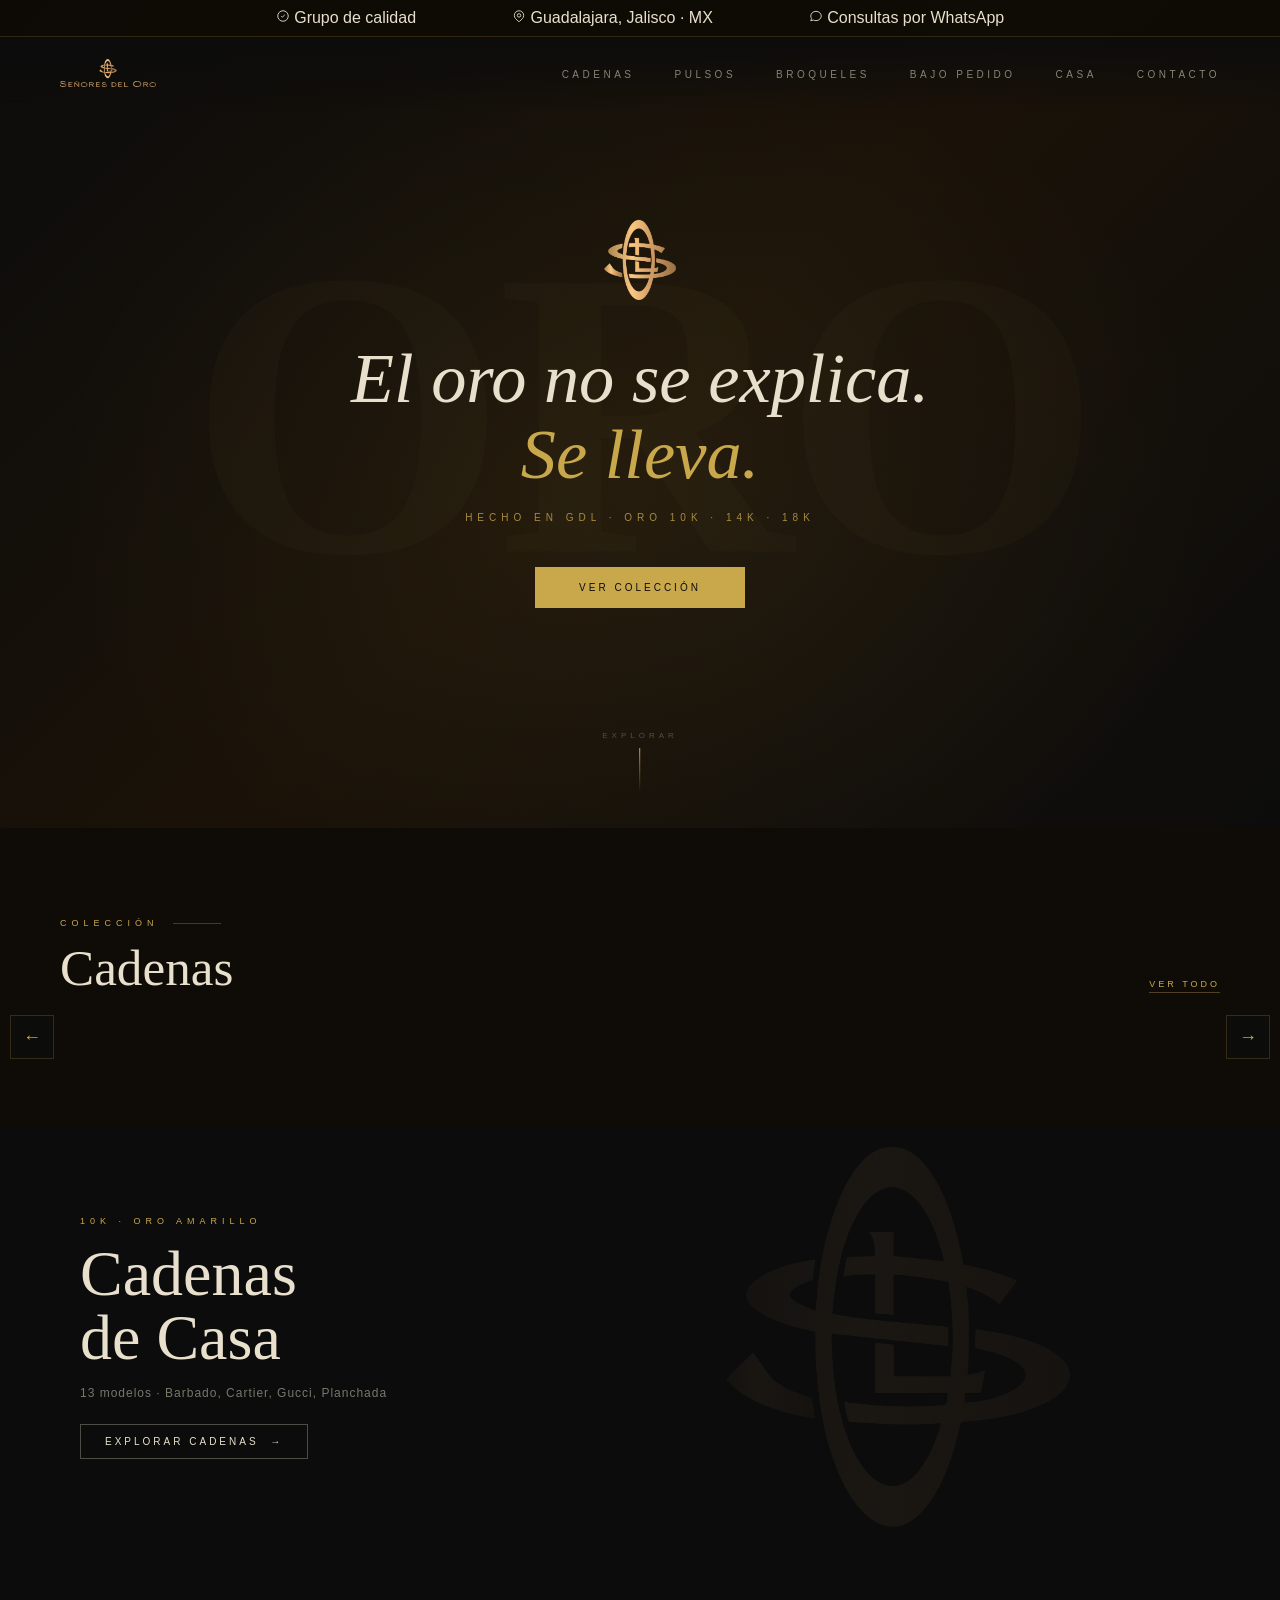
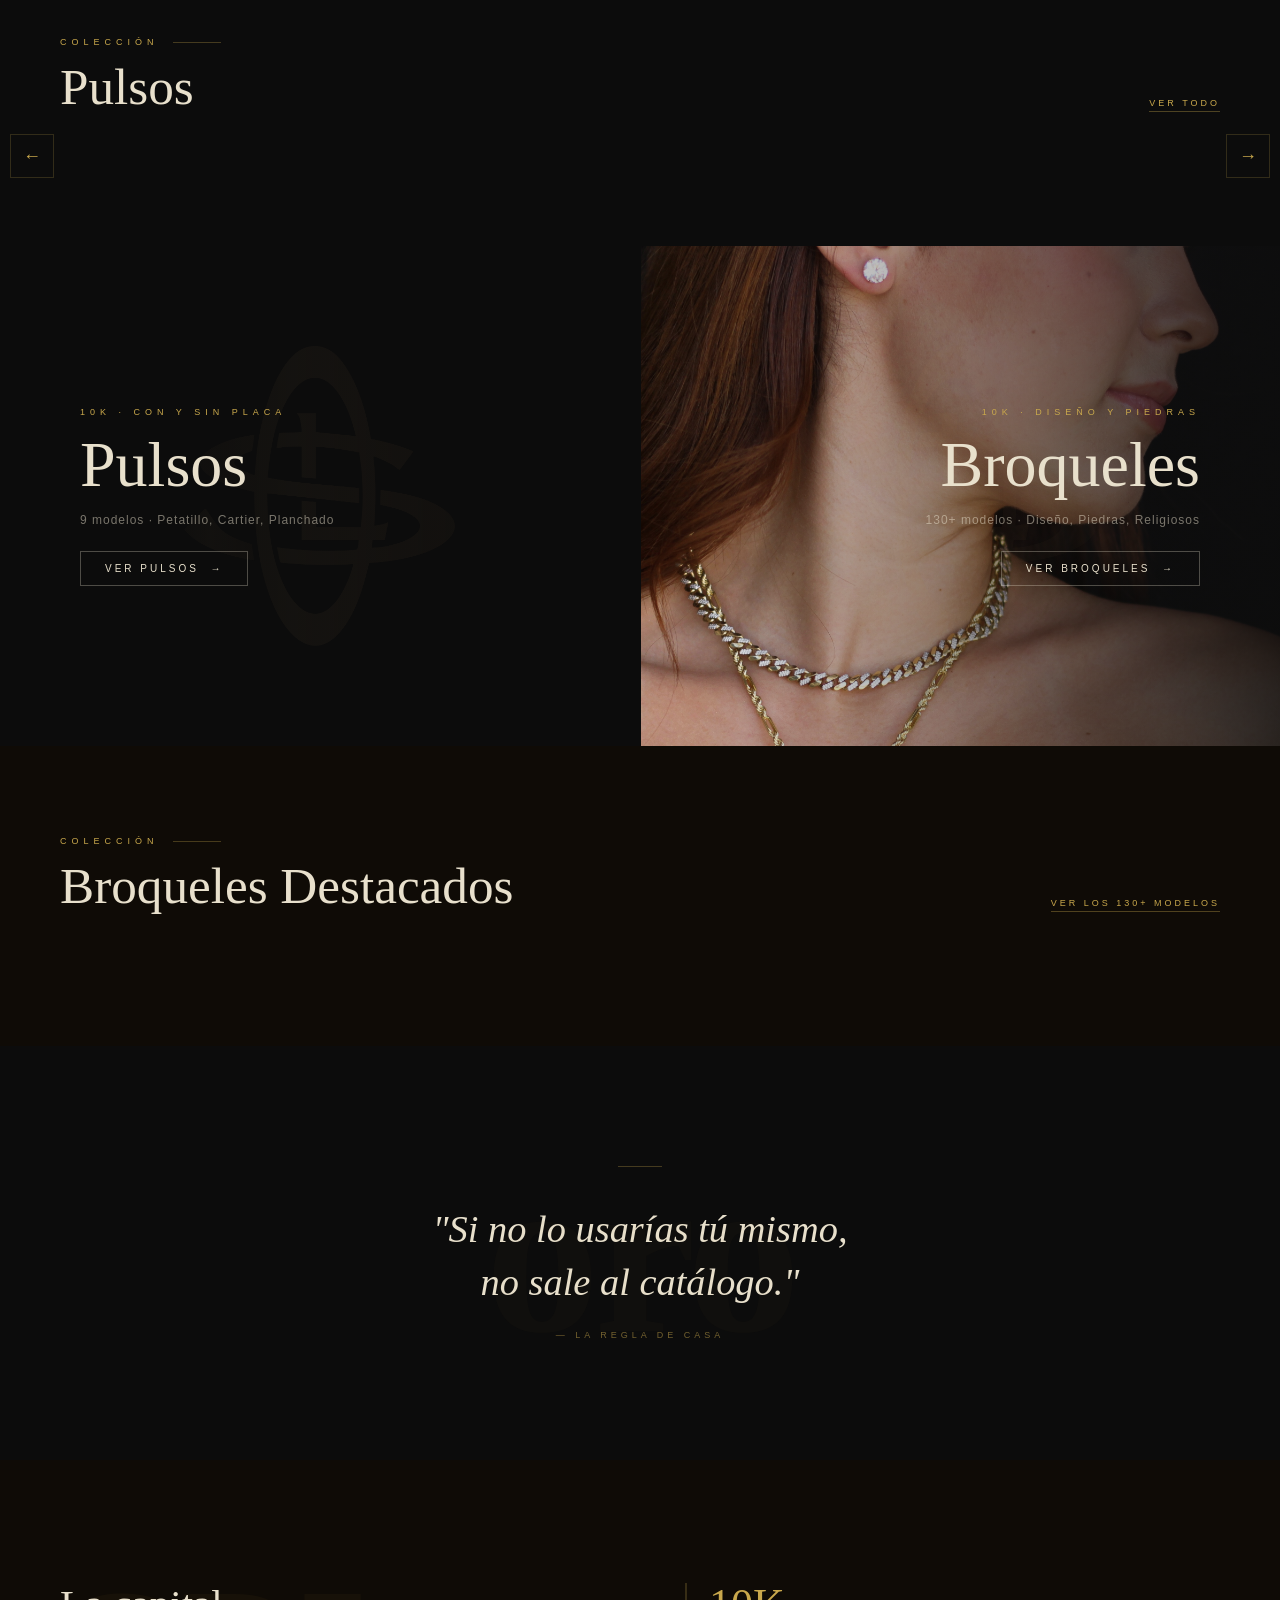
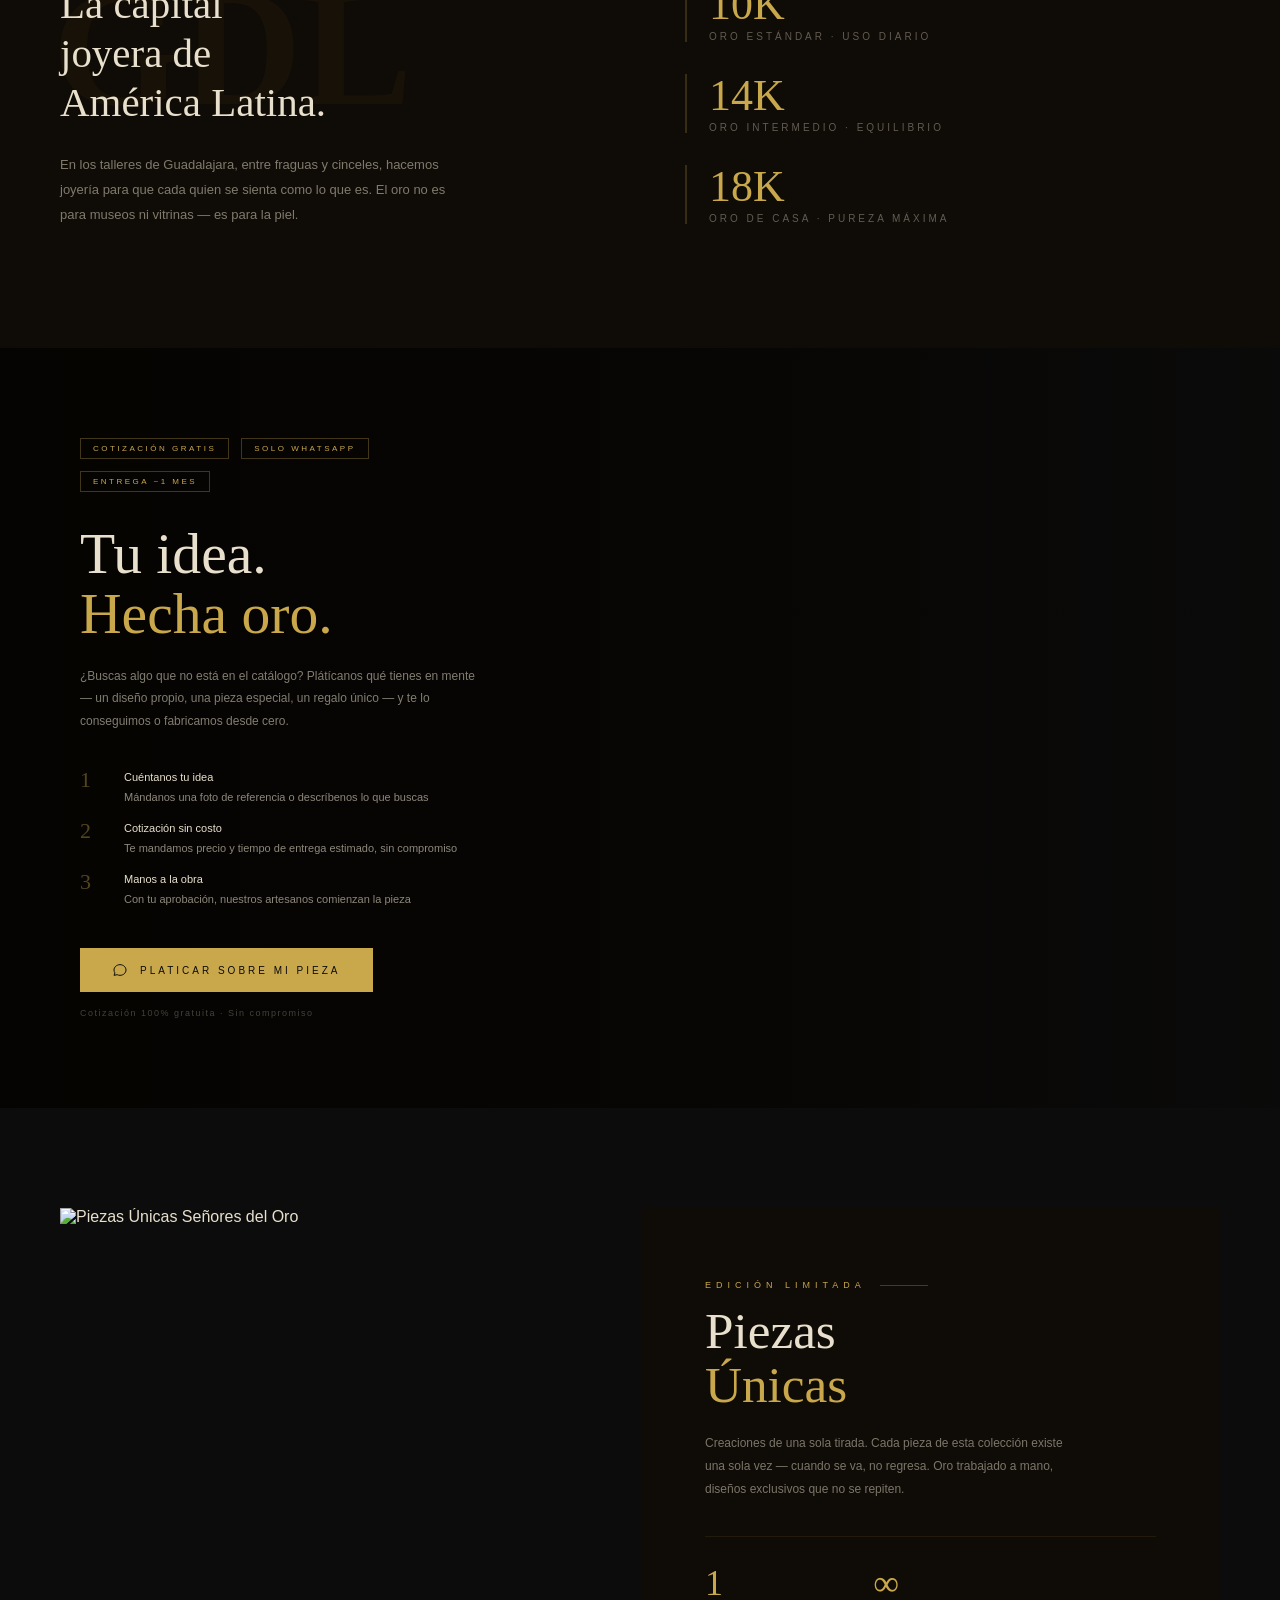
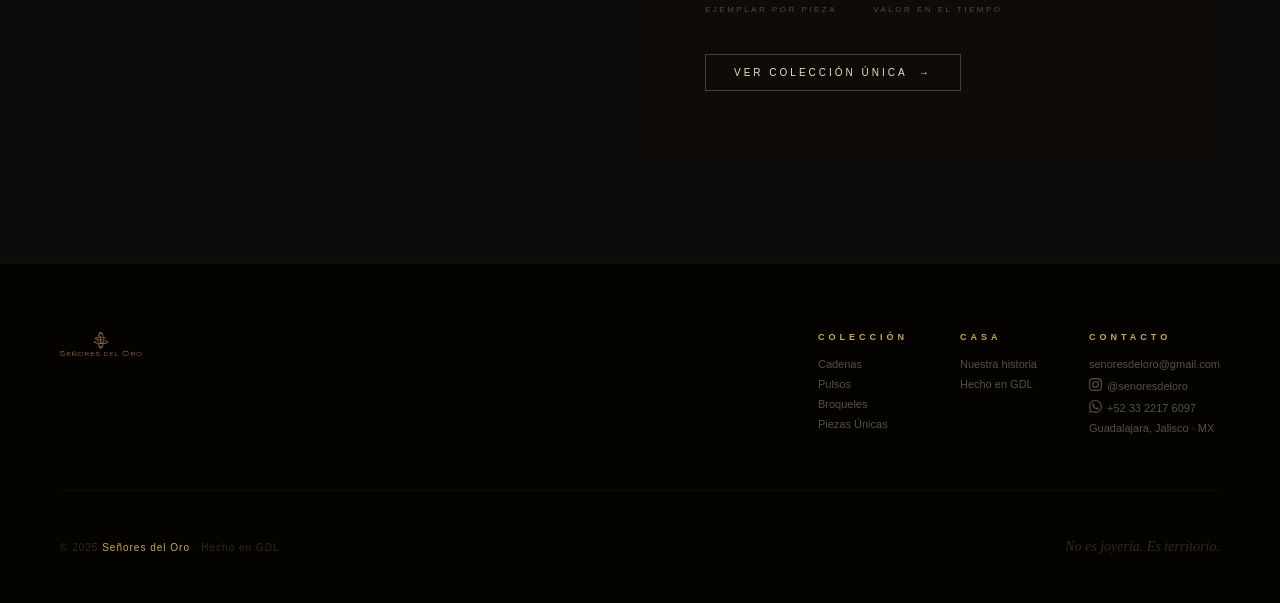
==== commit f2ab13fd: "index: actualizar meta description y og:description (quitar 'hecha a pedido'/'garantía de kilataje')" ====
--- a/index.html
+++ b/index.html
@@ -4,10 +4,10 @@
 <meta charset="UTF-8">
 <meta name="viewport" content="width=device-width, initial-scale=1.0">
 <title>Señores del Oro — Joyería · GDL</title>
-<meta name="description" content="Joyería de oro 10K, 14K y 18K hecha a pedido en Guadalajara. Cadenas, pulsos y broqueles con garantía de kilataje.">
+<meta name="description" content="Joyería de oro 10K, 14K y 18K en Guadalajara. Cadenas, pulsos y broqueles de un grupo de calidad.">
 <meta property="og:type" content="website">
 <meta property="og:title" content="Señores del Oro — Joyería · GDL">
-<meta property="og:description" content="Joyería de oro hecha a pedido en Guadalajara. Garantía de kilataje.">
+<meta property="og:description" content="Joyería de oro en Guadalajara. Un grupo de calidad.">
 <meta property="og:image" content="https://senoresdeloro.com/assets/SEN_ORES_DEL_ORO_NEGRO_CON_DORADO.png">
 <meta property="og:url" content="https://senoresdeloro.com/">
 <meta name="twitter:card" content="summary_large_image">
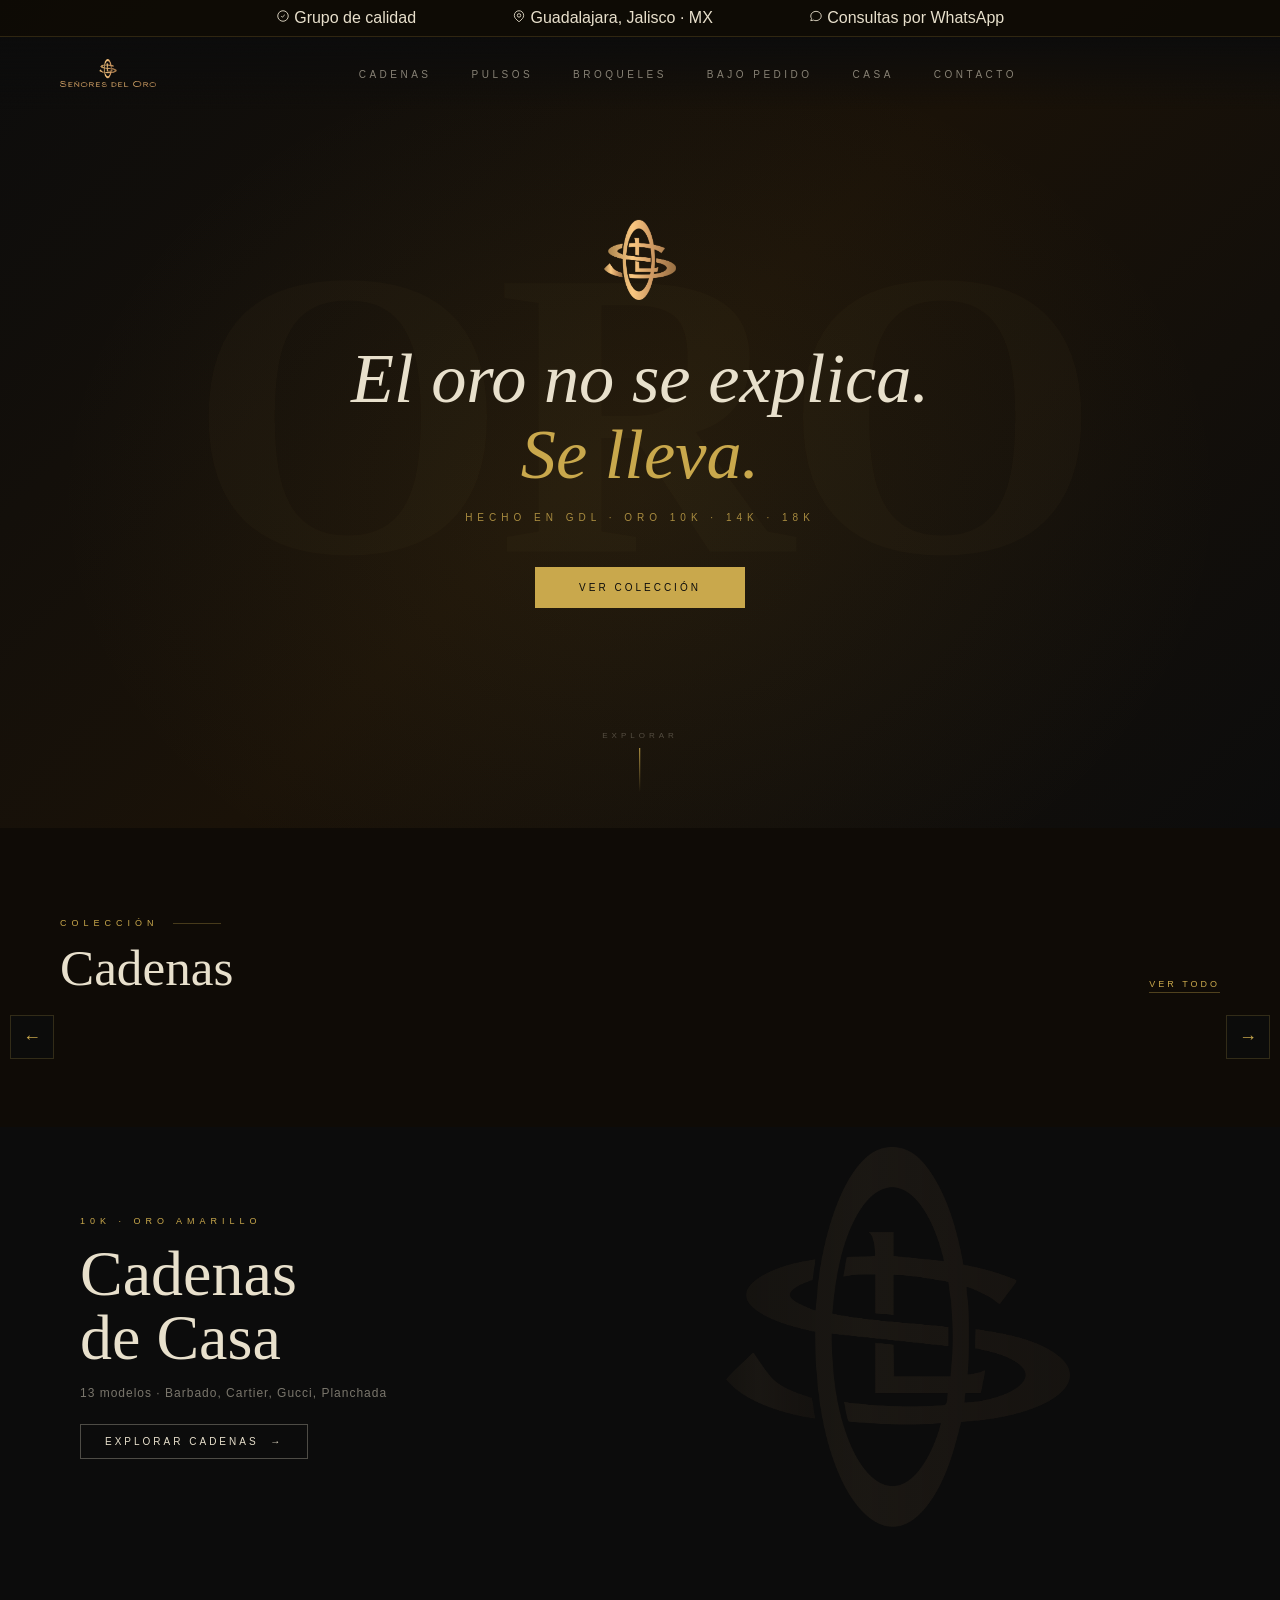
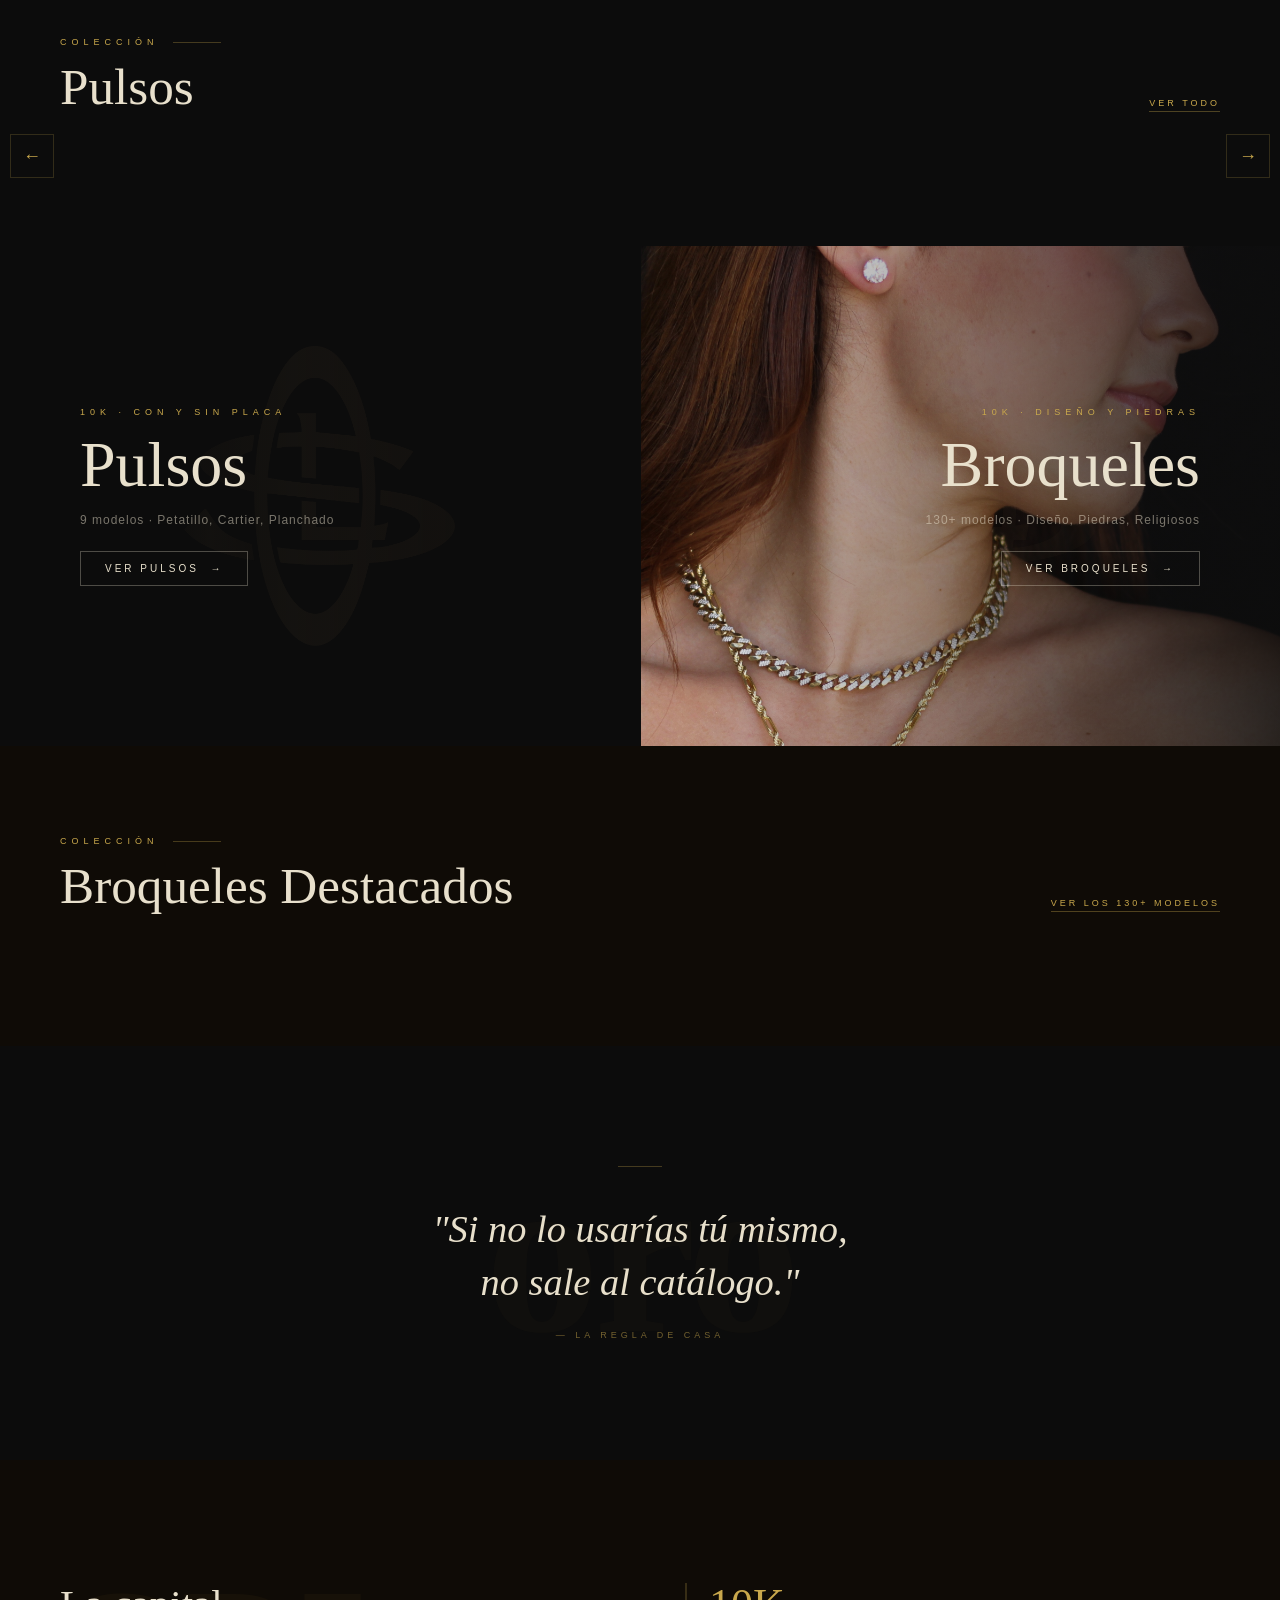
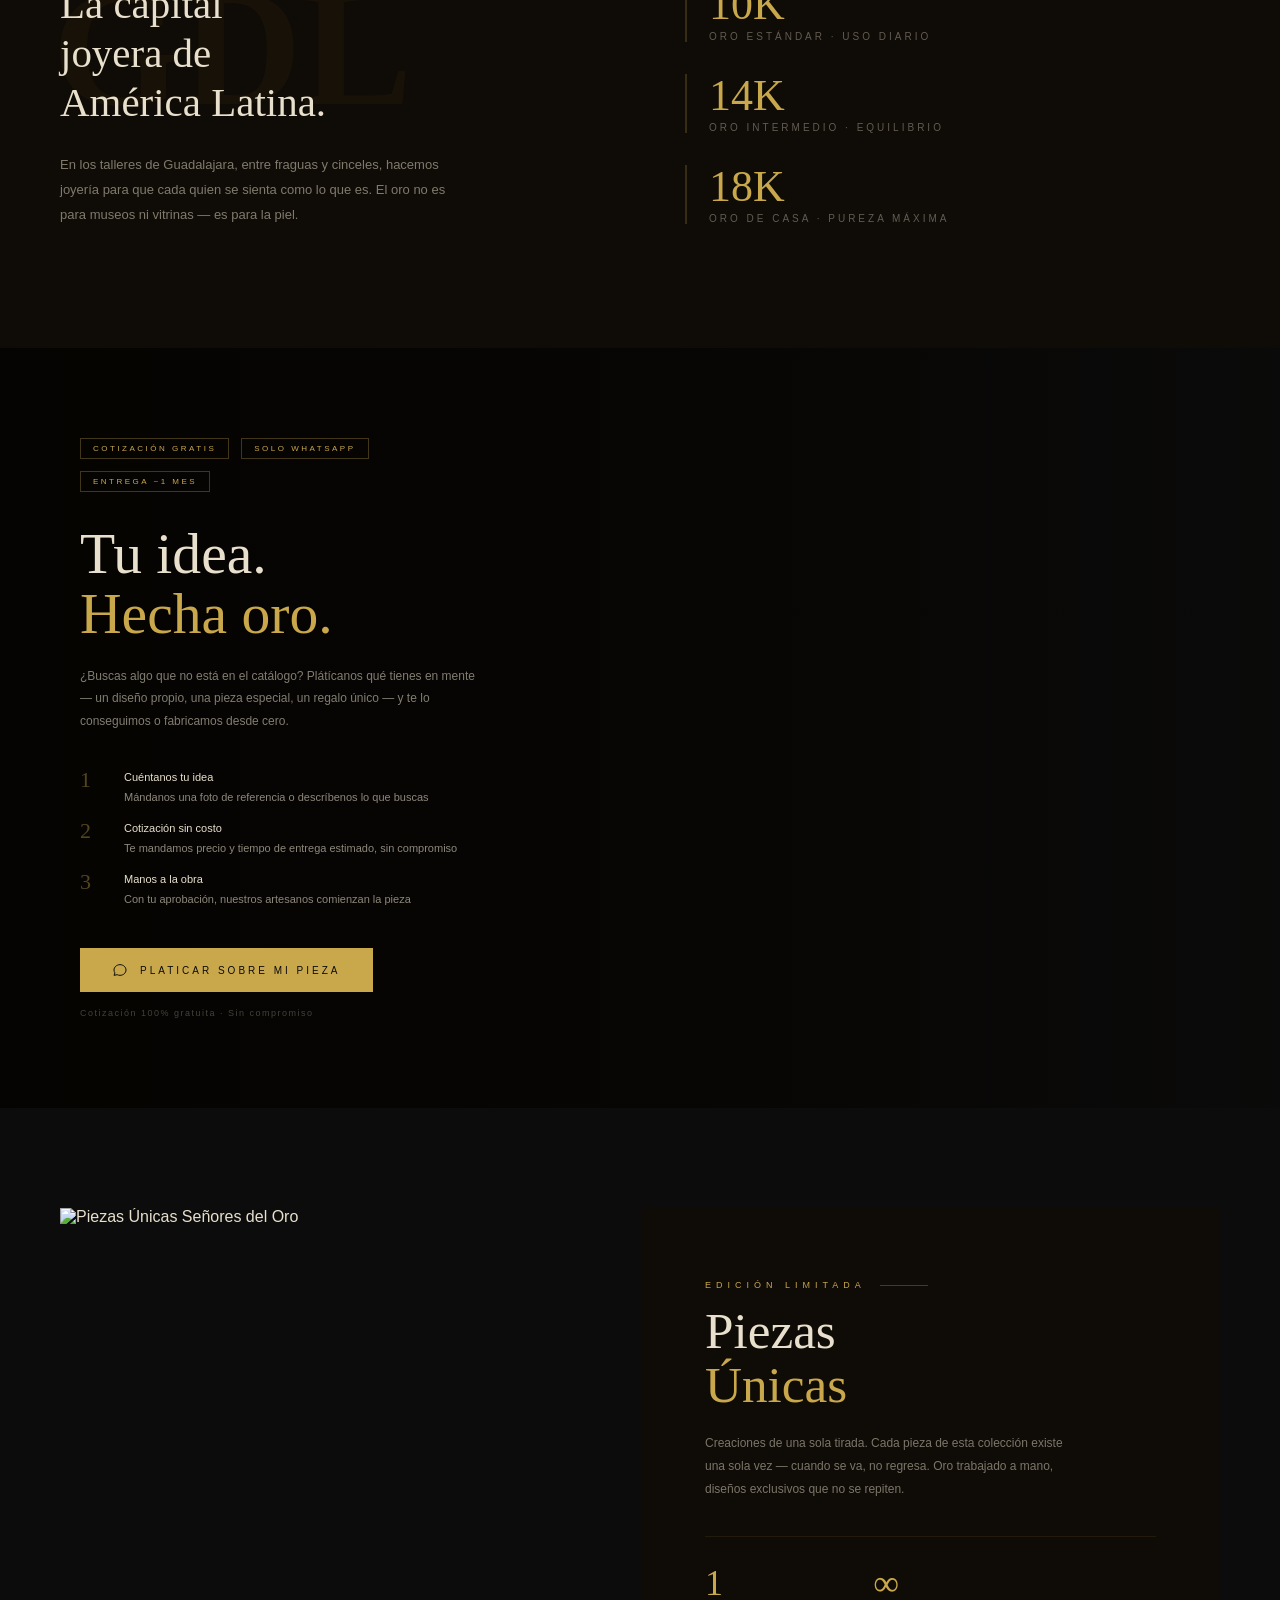
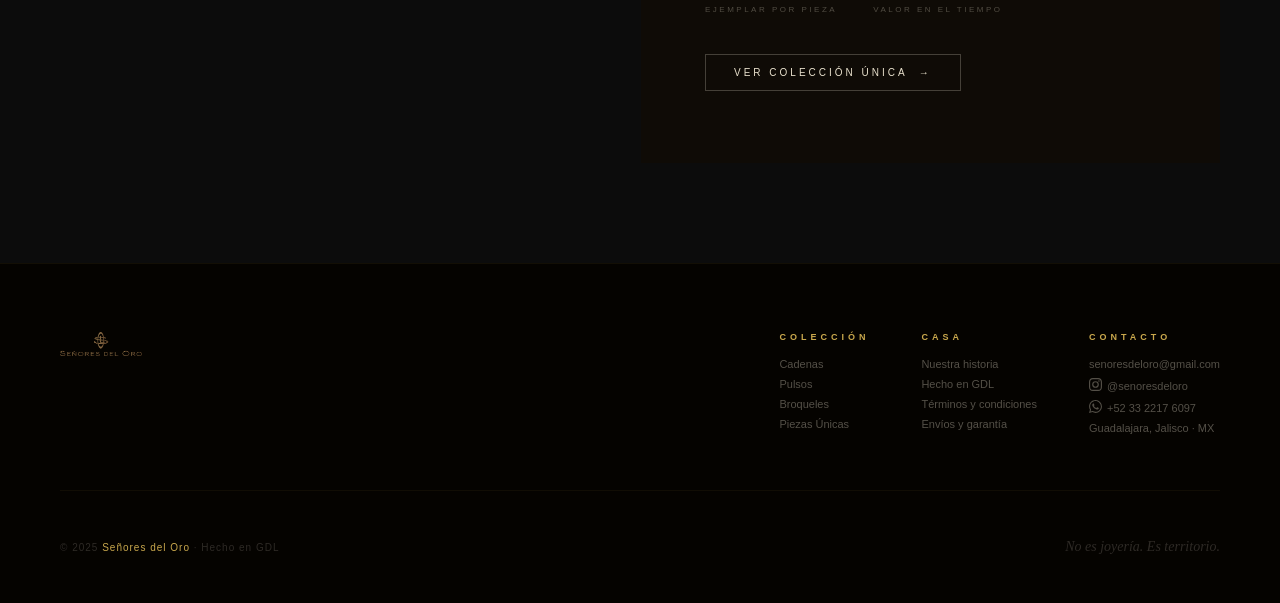
==== commit 6bcc9fc6: "Tienda en línea: carrito + checkout por WhatsApp + interruptor en Admin - assets/cart.js: carrito en" ====
--- a/index.html
+++ b/index.html
@@ -456,6 +456,7 @@
 <script src="https://unpkg.com/@supabase/supabase-js@2/dist/umd/supabase.js"></script>
 <script src="assets/config.js"></script>
 <script src="assets/db.js"></script>
+<script src="assets/cart.js"></script>
 <script src="assets/partials.js"></script>
 <script>
 mountLayout({ navVariant: 'default' });
--- a/assets/style.css
+++ b/assets/style.css
@@ -542,3 +542,181 @@
   .proceso-grid { grid-template-columns: 1fr; }
   .form-row { grid-template-columns: 1fr; }
 }
+
+/* ══════════════════════════════════════
+   CARRITO / TIENDA EN LÍNEA
+   ══════════════════════════════════════ */
+
+.nav-actions { display: flex; align-items: center; gap: 16px; }
+
+/* Interruptor "comprar en línea": todo lo del carrito queda oculto
+   mientras <html> no tenga data-tienda="on". */
+html:not([data-tienda="on"]) .nav-cart,
+html:not([data-tienda="on"]) .card-add,
+html:not([data-tienda="on"]) #addCartBtn,
+html:not([data-tienda="on"]) .cart-drawer,
+html:not([data-tienda="on"]) .cart-backdrop { display: none !important; }
+
+.nav-cart {
+  position: relative; background: none; border: none; cursor: pointer;
+  color: var(--champagne); opacity: .7; padding: 4px;
+  display: flex; align-items: center; transition: opacity .3s, color .3s;
+}
+.nav-cart:hover, .nav-cart.has-items { opacity: 1; color: var(--oro); }
+.nav-cart-count {
+  position: absolute; top: -4px; right: -6px;
+  min-width: 16px; height: 16px; padding: 0 4px;
+  background: var(--oro); color: var(--negro);
+  font-size: 9px; font-weight: 600; letter-spacing: 0;
+  border-radius: 9px; display: flex; align-items: center; justify-content: center;
+}
+
+/* ── Backdrop + panel ── */
+.cart-backdrop {
+  position: fixed; inset: 0; background: rgba(5,3,0,.72);
+  z-index: 299; opacity: 0; pointer-events: none; transition: opacity .35s;
+}
+.cart-backdrop.open { opacity: 1; pointer-events: all; }
+.cart-drawer {
+  position: fixed; top: 0; right: 0; bottom: 0;
+  width: min(440px, 92vw); background: var(--carbon2);
+  border-left: 1px solid rgba(201,168,76,.18);
+  z-index: 300; display: flex; flex-direction: column;
+  transform: translateX(100%); transition: transform .4s cubic-bezier(.16,1,.3,1);
+}
+.cart-drawer.open { transform: translateX(0); }
+.cart-head {
+  flex-shrink: 0; display: flex; align-items: center; justify-content: space-between;
+  padding: 22px 24px; border-bottom: 1px solid rgba(201,168,76,.12);
+}
+.cart-head-title {
+  font-size: 10px; letter-spacing: 4px; text-transform: uppercase; color: var(--oro);
+}
+.cart-close {
+  background: none; border: none; color: rgba(232,224,204,.5);
+  font-size: 18px; cursor: pointer; transition: color .3s;
+}
+.cart-close:hover { color: var(--champagne); }
+.cart-body { flex: 1; overflow-y: auto; padding: 24px; }
+
+.cart-loading, .cart-empty, .cart-done {
+  text-align: center; color: rgba(232,224,204,.5);
+  font-size: 12px; padding: 40px 12px; line-height: 1.8;
+}
+.cart-done-title {
+  font-family: 'Cormorant Garamond', serif; font-size: 24px;
+  color: var(--champagne); margin-bottom: 10px;
+}
+.cart-note { font-size: 10px; color: rgba(232,224,204,.35); letter-spacing: .5px; margin-top: 10px; }
+.cart-note.warn { color: var(--oro); text-align: left; margin-bottom: 16px; }
+
+/* ── Líneas ── */
+.cart-lines { list-style: none; display: flex; flex-direction: column; gap: 20px; }
+.cart-line { display: grid; grid-template-columns: 64px 1fr auto; gap: 14px; }
+.cart-line-img {
+  width: 64px; height: 64px; background: #1c1409; overflow: hidden;
+  display: flex; align-items: center; justify-content: center;
+}
+.cart-line-img img { width: 100%; height: 100%; object-fit: cover; }
+.cart-line-ph { width: 20px; height: 20px; background: rgba(201,168,76,.15); border-radius: 50%; }
+.cart-line-name {
+  font-family: 'Cormorant Garamond', serif; font-size: 15px; color: var(--champagne); line-height: 1.2;
+}
+.cart-line-sku { font-size: 8px; letter-spacing: 2px; color: rgba(232,224,204,.3); margin: 3px 0 6px; text-transform: uppercase; }
+.cart-line-price { font-size: 10px; color: rgba(232,224,204,.45); margin-bottom: 8px; }
+.cart-line-controls { display: flex; align-items: center; gap: 12px; flex-wrap: wrap; }
+.cart-qty { display: flex; align-items: center; border: 1px solid rgba(201,168,76,.25); }
+.cart-qty button {
+  background: none; border: none; color: var(--champagne); width: 26px; height: 26px;
+  cursor: pointer; font-size: 13px; transition: background .2s;
+}
+.cart-qty button:hover { background: rgba(201,168,76,.15); }
+.cart-qty span { min-width: 26px; text-align: center; font-size: 11px; }
+.cart-qty-fixed { font-size: 9px; letter-spacing: 1px; color: var(--oro); text-transform: uppercase; }
+.cart-line-remove {
+  background: none; border: none; color: rgba(232,224,204,.35); cursor: pointer;
+  font-size: 10px; letter-spacing: 1px; text-decoration: underline; text-underline-offset: 2px;
+}
+.cart-line-remove:hover { color: var(--oro); }
+.cart-line-total { font-size: 12px; color: var(--oro); white-space: nowrap; }
+
+/* ── Resumen ── */
+.cart-summary, .cart-co-summary {
+  border-top: 1px solid rgba(201,168,76,.12);
+  margin-top: 24px; padding-top: 18px;
+}
+.cart-row {
+  display: flex; justify-content: space-between; align-items: baseline;
+  font-size: 12px; color: rgba(232,224,204,.6); margin-bottom: 8px;
+}
+.cart-row.total {
+  font-family: 'Cormorant Garamond', serif; font-size: 20px;
+  color: var(--champagne); margin-top: 8px;
+}
+.cart-row.total span:last-child { color: var(--oro); }
+.cart-ship-hint { font-size: 10px; color: var(--oro); letter-spacing: .5px; margin: -2px 0 10px; }
+
+/* ── Confianza ── */
+.trust-badges {
+  list-style: none; margin: 22px 0 8px; display: flex; flex-direction: column; gap: 12px;
+  border-top: 1px solid rgba(201,168,76,.1); padding-top: 20px;
+}
+.trust-badges li {
+  display: flex; gap: 10px; align-items: flex-start;
+  font-size: 10.5px; line-height: 1.5; color: rgba(232,224,204,.5);
+}
+.trust-badges li strong { color: rgba(232,224,204,.8); font-weight: 400; }
+.trust-badges svg { color: var(--oro); flex-shrink: 0; margin-top: 1px; }
+.trust-terms {
+  display: inline-block; font-size: 9px; letter-spacing: 2px; text-transform: uppercase;
+  color: var(--oro); text-decoration: none; border-bottom: 1px solid rgba(201,168,76,.3);
+  padding-bottom: 2px; margin-top: 8px;
+}
+.trust-terms:hover { opacity: .7; }
+
+/* ── Botones del carrito ── */
+.cart-actions { display: flex; flex-direction: column; gap: 10px; margin-top: 22px; }
+.cart-btn {
+  display: inline-flex; align-items: center; justify-content: center; gap: 10px;
+  background: var(--oro); color: var(--negro); border: none; cursor: pointer;
+  font-family: 'Montserrat', sans-serif; font-weight: 500; font-size: 10px;
+  letter-spacing: 3px; text-transform: uppercase; padding: 15px 24px; transition: all .3s;
+  text-decoration: none;
+}
+.cart-btn:hover { background: var(--champagne); transform: translateY(-1px); }
+.cart-btn.ghost {
+  background: none; border: 1px solid rgba(232,224,204,.25); color: var(--champagne);
+}
+.cart-btn.ghost:hover { background: rgba(201,168,76,.12); border-color: var(--oro); transform: none; }
+.cart-btn.wa { background: #25D366; color: #05300f; }
+.cart-btn.wa:hover { background: #4be584; }
+.cart-btn.card { background: none; border: 1px solid var(--oro); color: var(--oro); }
+.cart-btn.card:hover { background: var(--oro); color: var(--negro); }
+.cart-btn[disabled] { opacity: .6; cursor: default; transform: none; }
+
+/* ── Checkout ── */
+.cart-back {
+  background: none; border: none; color: rgba(232,224,204,.5); cursor: pointer;
+  font-size: 10px; letter-spacing: 1px; margin-bottom: 16px; padding: 0;
+}
+.cart-back:hover { color: var(--oro); }
+.cart-co-intro { font-size: 11px; line-height: 1.7; color: rgba(232,224,204,.5); margin-bottom: 20px; }
+.cart-form { display: flex; flex-direction: column; gap: 14px; }
+.cart-field { display: flex; flex-direction: column; gap: 5px; }
+.cart-field span {
+  font-size: 8px; letter-spacing: 2.5px; text-transform: uppercase; color: rgba(201,168,76,.6);
+}
+.cart-field input, .cart-field textarea {
+  background: rgba(255,255,255,.04); border: 1px solid rgba(201,168,76,.15);
+  color: var(--champagne); font-family: 'Montserrat', sans-serif; font-size: 12px;
+  padding: 10px 12px; outline: none; transition: border-color .3s; width: 100%; resize: vertical;
+}
+.cart-field input:focus, .cart-field textarea:focus { border-color: rgba(201,168,76,.5); }
+.cart-err {
+  font-size: 10px; color: #e5915b; letter-spacing: .3px; line-height: 1.5;
+  border-left: 2px solid #e5915b; padding-left: 10px;
+}
+
+@media (max-width: 768px) {
+  .nav-actions { gap: 12px; }
+}
